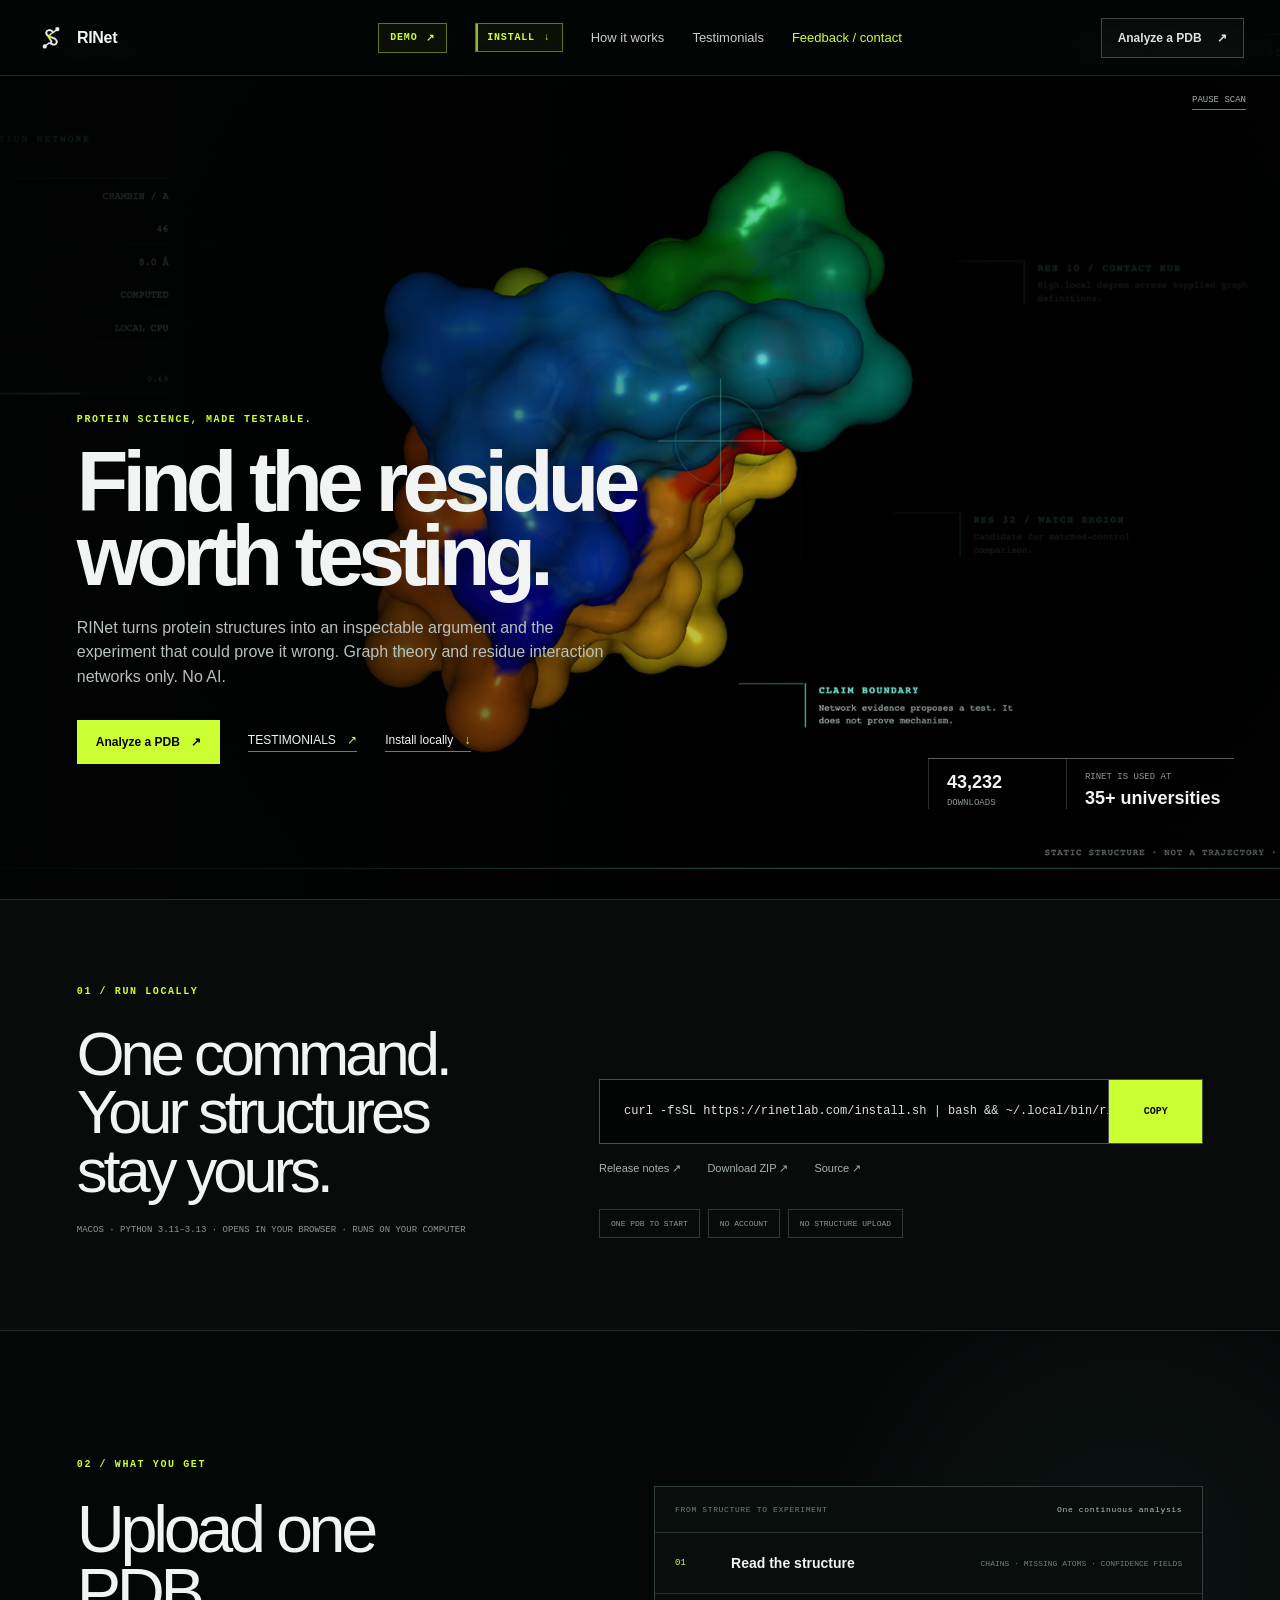
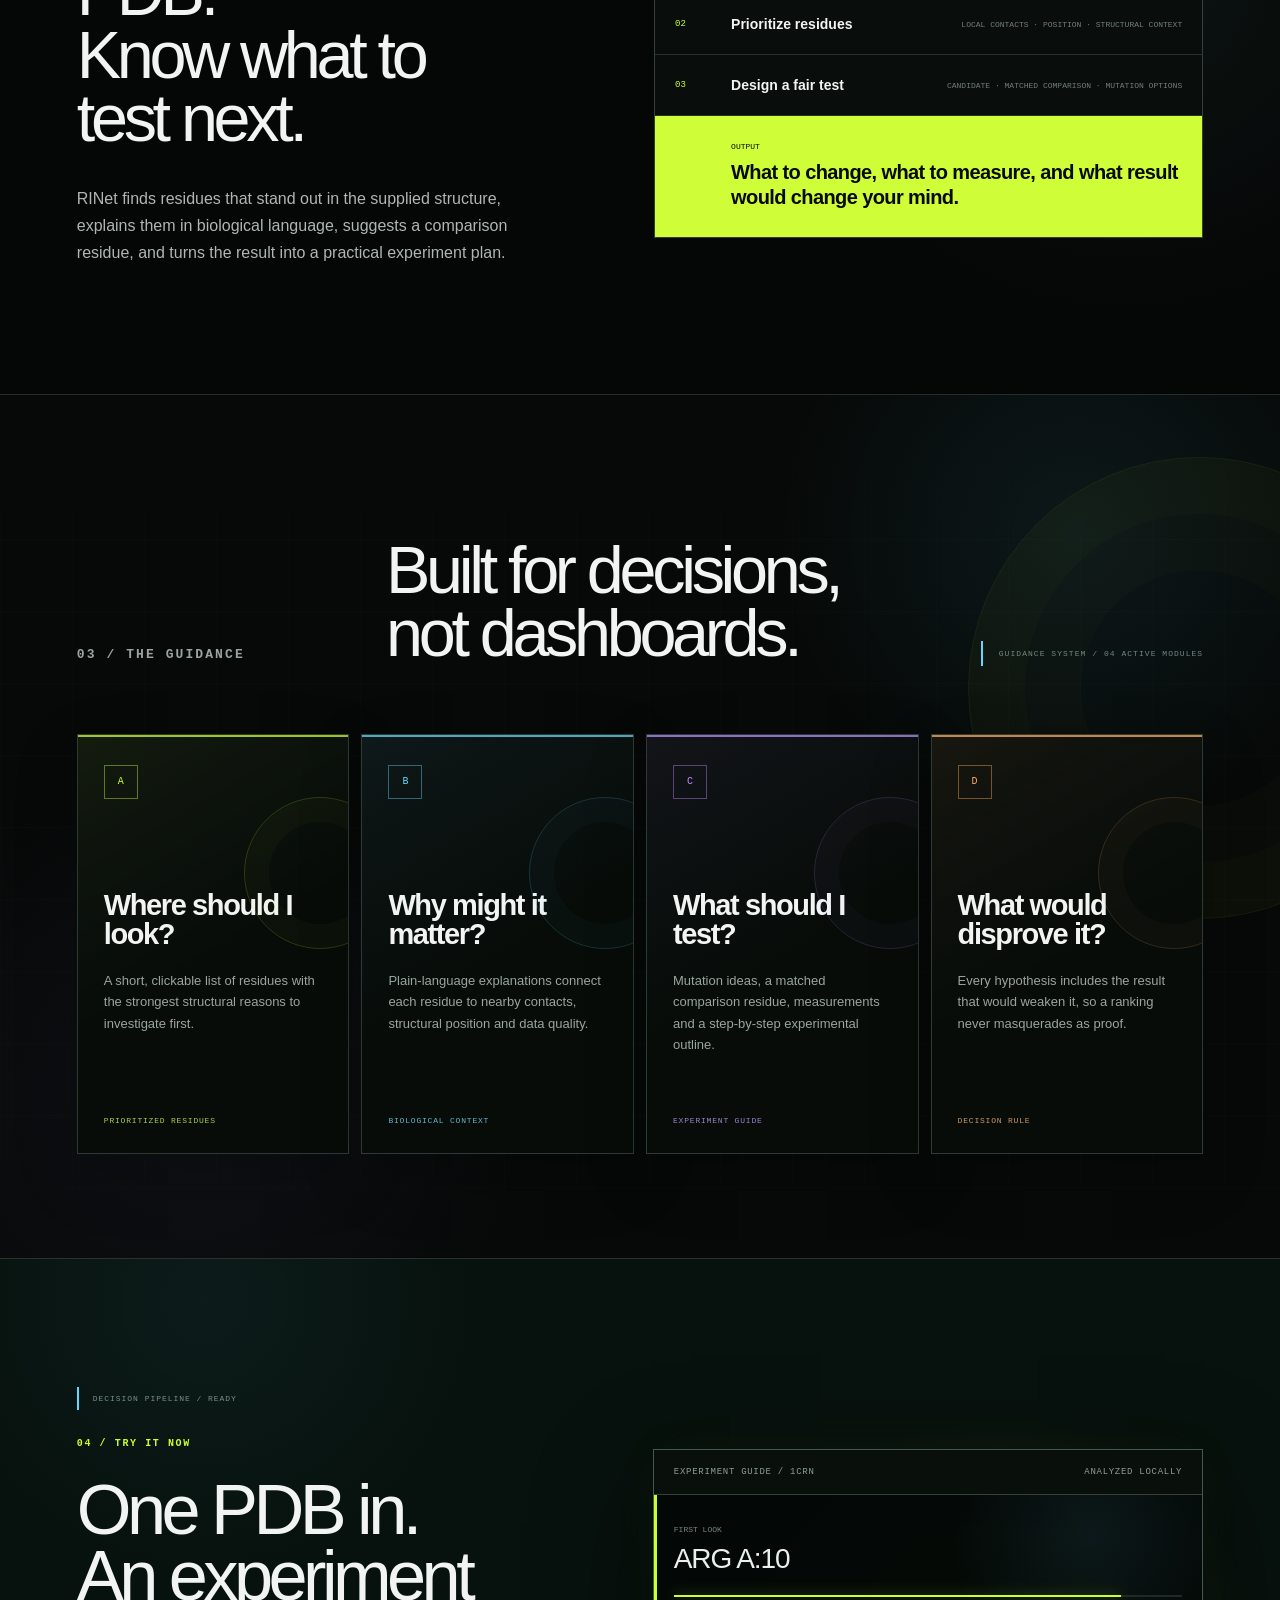
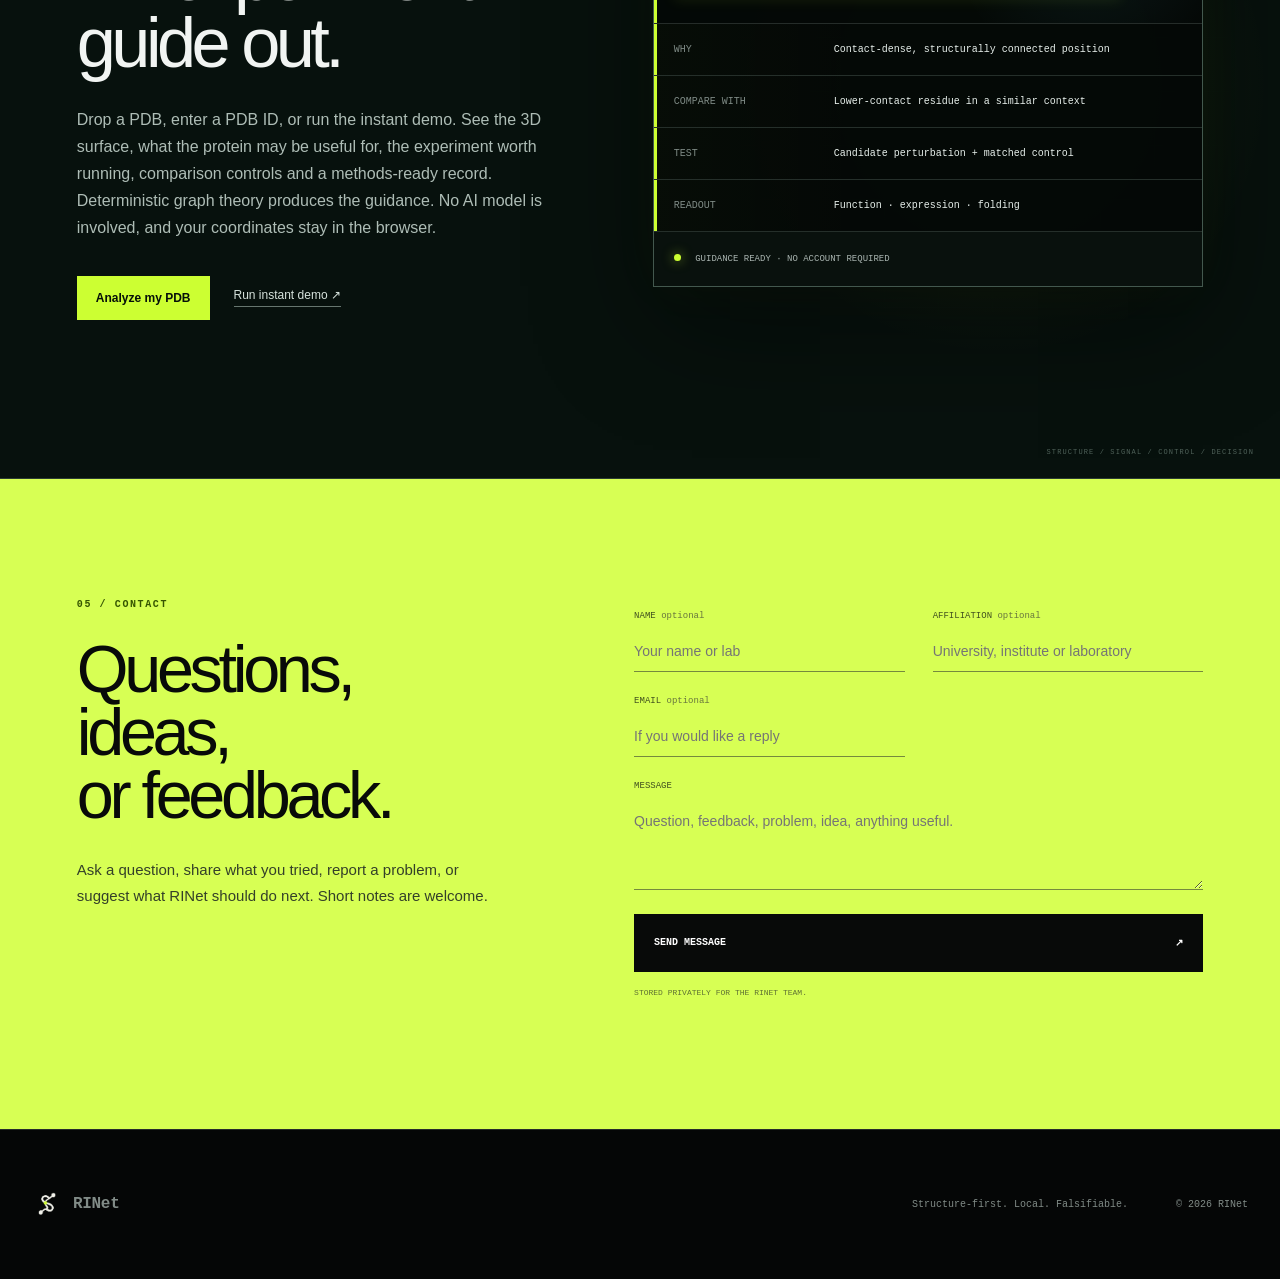
==== index.html @ d1819a83 "Homepage hero: swap "Instant demo" link for "TESTIMONIALS" Co-Authored-By: Claude Opus 5.5 <noreply@" ====
<!doctype html>
<html lang="en">
<head>
  <meta charset="utf-8">
  <meta name="viewport" content="width=device-width, initial-scale=1">
  <meta name="theme-color" content="#050606">
  <script>document.documentElement.classList.add("js");</script>
  <link rel="icon" type="image/png" sizes="any" href="/media/rinet-mark.png?v=20260816">
  <link rel="apple-touch-icon" href="/media/rinet-mark.png?v=20260816">
  <link rel="image_src" href="https://rinetlab.com/media/rinet-mark.png?v=20260816">
  <link rel="stylesheet" href="/contact.css?v=1">
  <link rel="stylesheet" href="/site.css?v=12">
  <title>RINet | Find the residue worth testing</title>
  <meta name="description" content="Upload one protein structure to prioritize residues, understand why they matter and build a falsifiable experiment plan.">
  <meta property="og:type" content="website">
  <meta property="og:url" content="https://rinetlab.com/">
  <meta property="og:site_name" content="RINet">
  <meta property="og:title" content="RINet | Find the residue worth testing">
  <meta property="og:description" content="A supplied structure in. A falsifiable evidence record out.">
  <meta property="og:image" content="https://rinetlab.com/media/rinet-mark.png?v=20260816">
  <meta property="og:image:secure_url" content="https://rinetlab.com/media/rinet-mark.png?v=20260816">
  <meta property="og:image:type" content="image/png">
  <meta property="og:image:width" content="1254">
  <meta property="og:image:height" content="1254">
  <meta property="og:image:alt" content="RINet protein network mark">
  <meta itemprop="image" content="https://rinetlab.com/media/rinet-mark.png?v=20260816">
  <meta name="twitter:card" content="summary">
  <meta name="twitter:title" content="RINet | Find the residue worth testing">
  <meta name="twitter:description" content="Local protein structure analysis. No account. No structure upload.">
  <meta name="twitter:image" content="https://rinetlab.com/media/rinet-mark.png?v=20260816">
  <meta name="twitter:image:alt" content="RINet protein network mark">
</head>
<body>
  <header class="nav-shell">
    <a class="brand" href="#top" aria-label="RINet home"><img class="brand-mark" src="/media/rinet-mark.png?v=20260816" alt=""><span>RINet</span></a>
    <nav aria-label="Primary navigation">
      <a class="nav-demo" href="/brief/?demo=1">Demo <span>↗</span></a>
      <a class="nav-install" href="#install">Install <span>↓</span></a>
      <a href="#product">How it works</a>
      <a class="nav-testimonials" href="/testimonials/">Testimonials</a>
      <button class="nav-feedback" type="button" data-open-feedback>Feedback / contact</button>
    </nav>
    <a class="nav-cta" href="/brief/">Analyze a PDB <span>↗</span></a>
  </header>

  <main id="top">
    <section class="hero" aria-labelledby="hero-title">
      <video class="hero-film" id="heroFilm" autoplay muted loop playsinline preload="auto" poster="/media/rinet-structural-scan-stable-poster.jpg">
        <source src="/media/rinet-structural-scan-stable.mp4" type="video/mp4" media="(min-width: 601px)">
      </video>
      <div class="hero-shade"></div>
      <div class="hero-copy">
        <p class="overline">Protein science, made testable.</p>
        <h1 id="hero-title">Find the residue<br>worth testing.</h1>
        <p class="hero-summary">RINet turns protein structures into an inspectable argument and the experiment that could prove it wrong. Graph theory and residue interaction networks only. No AI.</p>
        <div class="hero-links">
          <a class="button button-light" href="/brief/">Analyze a PDB <span>↗</span></a>
          <a class="text-link" href="/testimonials/">TESTIMONIALS <span>↗</span></a>
          <a class="text-link" href="#install">Install locally <span>↓</span></a>
        </div>
      </div>
      <div class="hero-proof" aria-label="RINet facts">
        <div><strong id="downloadCount" data-live-number>1,863</strong><span>downloads</span></div>
        <div class="hero-proof-usage"><span>RINet is used at</span><strong>35+ universities</strong></div>
      </div>
      <button class="film-toggle" id="filmToggle" type="button" aria-label="Pause molecular scan">Pause scan</button>
    </section>

    <section class="install" id="install">
      <div class="install-intro">
        <p class="section-tag">01 / Run locally</p>
        <h2>One command.<br>Your structures stay yours.</h2>
        <p class="install-note">macOS · Python 3.11–3.13 · opens in your browser · runs on your computer</p>
      </div>
      <div class="install-action">
        <div class="command-bar">
          <code id="installCommand">curl -fsSL https://rinetlab.com/install.sh | bash &amp;&amp; ~/.local/bin/rinet gui</code>
          <button type="button" id="copyCommand">Copy</button>
        </div>
        <div class="install-links">
          <a href="https://github.com/AkulK08/rinetlab/releases/tag/v1.3.0-build013">Release notes ↗</a>
          <a id="zipDownload" href="https://github.com/AkulK08/rinetlab/releases/download/v1.3.0-build013/RINet_Build_013_Scientific_Transparency_Studio_2026-08-24.zip" target="_blank" rel="noreferrer">Download ZIP ↗</a>
          <a href="https://github.com/AkulK08/rinetlab-studio">Source ↗</a>
        </div>
        <div class="install-assurances" aria-label="Local application facts">
          <span>One PDB to start</span><span>No account</span><span>No structure upload</span>
        </div>
      </div>
    </section>

    <section class="statement" id="product">
      <div class="statement-lead">
        <p class="section-tag">02 / What you get</p>
        <h2>Upload one PDB.<br>Know what to test next.</h2>
        <p>RINet finds residues that stand out in the supplied structure, explains them in biological language, suggests a comparison residue, and turns the result into a practical experiment plan.</p>
      </div>
      <div class="evidence-stack" aria-label="RINet analysis path">
        <div class="stack-head"><span>FROM STRUCTURE TO EXPERIMENT</span><strong>One continuous analysis</strong></div>
        <div class="evidence-step"><span>01</span><strong>Read the structure</strong><em>chains · missing atoms · confidence fields</em></div>
        <div class="evidence-step"><span>02</span><strong>Prioritize residues</strong><em>local contacts · position · structural context</em></div>
        <div class="evidence-step"><span>03</span><strong>Design a fair test</strong><em>candidate · matched comparison · mutation options</em></div>
        <div class="evidence-verdict"><span>OUTPUT</span><strong>What to change, what to measure, and what result would change your mind.</strong></div>
      </div>
    </section>

    <section class="capabilities" aria-label="RINet scientific facilities">
      <div class="capabilities-head"><p class="section-tag">03 / The guidance</p><h2>Built for decisions,<br>not dashboards.</h2></div>
      <div class="capability-grid">
        <article><span>A</span><h3>Where should I look?</h3><p>A short, clickable list of residues with the strongest structural reasons to investigate first.</p><small>PRIORITIZED RESIDUES</small></article>
        <article><span>B</span><h3>Why might it matter?</h3><p>Plain-language explanations connect each residue to nearby contacts, structural position and data quality.</p><small>BIOLOGICAL CONTEXT</small></article>
        <article><span>C</span><h3>What should I test?</h3><p>Mutation ideas, a matched comparison residue, measurements and a step-by-step experimental outline.</p><small>EXPERIMENT GUIDE</small></article>
        <article><span>D</span><h3>What would disprove it?</h3><p>Every hypothesis includes the result that would weaken it, so a ranking never masquerades as proof.</p><small>DECISION RULE</small></article>
      </div>
    </section>

    <section class="brief-promo" id="brief">
      <div class="brief-copy">
        <p class="section-tag">04 / Try it now</p>
        <h2>One PDB in.<br>An experiment guide out.</h2>
        <p>Drop a PDB, enter a PDB ID, or run the instant demo. See the 3D surface, what the protein may be useful for, the experiment worth running, comparison controls and a methods-ready record. Deterministic graph theory produces the guidance. No AI model is involved, and your coordinates stay in the browser.</p>
        <div class="brief-actions"><a class="button button-dark" href="/brief/">Analyze my PDB</a><a class="plain-link" href="/brief/?demo=1">Run instant demo ↗</a></div>
      </div>
      <div class="brief-terminal" aria-label="Example Structure Brief output">
        <div class="terminal-head"><span>EXPERIMENT GUIDE / 1CRN</span><span>ANALYZED LOCALLY</span></div>
        <div class="terminal-signal"><span>FIRST LOOK</span><strong>ARG A:10</strong><i style="--signal:88%"></i></div>
        <div class="terminal-line"><span>WHY</span><strong>Contact-dense, structurally connected position</strong></div>
        <div class="terminal-line"><span>COMPARE WITH</span><strong>Lower-contact residue in a similar context</strong></div>
        <div class="terminal-line"><span>TEST</span><strong>Candidate perturbation + matched control</strong></div>
        <div class="terminal-line"><span>READOUT</span><strong>Function · expression · folding</strong></div>
        <div class="terminal-status"><i></i> GUIDANCE READY · NO ACCOUNT REQUIRED</div>
      </div>
    </section>

    <section class="contact" id="contact">
      <div class="contact-copy">
        <p class="section-tag">05 / Contact</p>
        <h2>Questions, ideas,<br>or feedback.</h2>
        <p>Ask a question, share what you tried, report a problem, or suggest what RINet should do next. Short notes are welcome.</p>
      </div>
      <form class="contact-form" id="contactForm" data-rinet-contact action="#contact" onsubmit="return false">
        <input class="contact-honey" type="text" name="_honey" tabindex="-1" autocomplete="off">
        <label><span>Name <em>optional</em></span><input type="text" name="name" maxlength="100" placeholder="Your name or lab"></label>
        <label><span>Affiliation <em>optional</em></span><input type="text" name="affiliation" maxlength="140" placeholder="University, institute or laboratory"></label>
        <label><span>Email <em>optional</em></span><input type="email" name="email" maxlength="160" placeholder="If you would like a reply"></label>
        <label><span>Message</span><textarea name="message" required maxlength="1000" rows="4" placeholder="Question, feedback, problem, idea, anything useful."></textarea></label>
        <button type="submit">Send message <span>↗</span></button>
        <p class="contact-status" id="contactStatus" data-contact-status aria-live="polite">Stored privately for the RINet team.</p>
      </form>
    </section>
  </main>

  <dialog class="feedback-dialog" id="feedbackDialog" aria-labelledby="feedbackDialogTitle">
    <div class="dialog-head">
      <span>FEEDBACK / CONTACT</span>
      <button type="button" data-close-feedback aria-label="Close feedback form">Close</button>
    </div>
    <div class="dialog-copy">
      <p class="section-tag">Send a note</p>
      <h2 id="feedbackDialogTitle">What should RINet know?</h2>
      <p>Share feedback, ask a question, report a problem, or tell us what would make the tool more useful. No long survey.</p>
    </div>
    <form class="dialog-form" data-rinet-contact action="#contact" onsubmit="return false">
      <input class="contact-honey" type="text" name="_honey" tabindex="-1" autocomplete="off">
      <label><span>Name <em>optional</em></span><input type="text" name="name" maxlength="100" placeholder="Your name or lab"></label>
      <label><span>Affiliation <em>optional</em></span><input type="text" name="affiliation" maxlength="140" placeholder="University, institute or laboratory"></label>
      <label><span>Email <em>optional</em></span><input type="email" name="email" maxlength="160" placeholder="If you would like a reply"></label>
      <label><span>Message</span><textarea name="message" required maxlength="1000" rows="3" placeholder="Question, feedback, problem, idea, anything useful."></textarea></label>
      <button type="submit">Send message <span>↗</span></button>
      <small data-contact-status>Stored privately for the RINet team.</small>
    </form>
  </dialog>

  <footer>
    <a class="brand" href="#top"><img class="brand-mark" src="/media/rinet-mark.png?v=20260816" alt=""><span>RINet</span></a>
    <p>Structure-first. Local. Falsifiable.</p>
    <p>© <span id="year"></span> RINet</p>
  </footer>
  <script src="/contact.js?v=5"></script>
  <script src="/site.js?v=6"></script>
</body>
</html>
---- contact.css ----
.rinet-contact-toast { position: fixed; z-index: 1000; right: 24px; bottom: 24px; width: min(410px, calc(100vw - 32px)); display: grid; grid-template-columns: 1fr auto; gap: 7px 18px; align-items: center; border: 1px solid rgba(204,255,50,.5); padding: 17px 18px; background: rgba(7,12,9,.96); color: #eef4f0; box-shadow: inset 3px 0 0 #ccff32, 0 24px 80px rgba(0,0,0,.56), 0 0 30px rgba(204,255,50,.08); backdrop-filter: blur(16px); transform: translateY(18px); opacity: 0; pointer-events: none; transition: opacity .28s ease, transform .28s ease; }
.rinet-contact-toast.visible { opacity: 1; transform: translateY(0); pointer-events: auto; }
.rinet-contact-toast.error { border-color: rgba(255,173,97,.55); box-shadow: inset 3px 0 0 #ffad61, 0 24px 80px rgba(0,0,0,.56); }
.rinet-contact-toast span { color: #ccff32; font: 700 8px "SFMono-Regular", Consolas, monospace; letter-spacing: .14em; text-transform: uppercase; }
.rinet-contact-toast.error span { color: #ffad61; }
.rinet-contact-toast strong { grid-column: 1; font: 550 14px/1.45 Inter, ui-sans-serif, -apple-system, BlinkMacSystemFont, "Helvetica Neue", Arial, sans-serif; }
.rinet-contact-toast button { grid-column: 2; grid-row: 1 / 3; border: 0; border-bottom: 1px solid #68766e; padding: 0 0 3px; background: transparent; color: #9aa79f; font: 8px "SFMono-Regular", Consolas, monospace; text-transform: uppercase; cursor: pointer; }
@media (max-width: 600px) { .rinet-contact-toast { right: 16px; bottom: 16px; } }
@media (prefers-reduced-motion: reduce) { .rinet-contact-toast { transition: none; } }
---- site.css ----
:root {
  color-scheme: dark;
  --black: #050606;
  --ink: #f1f4f2;
  --muted: #929b98;
  --line: #272c2a;
  --acid: #ccff32;
  --mint: #7ff4dc;
  --paper: #e8ece8;
  --paper-ink: #0a0c0b;
  --sans: Inter, ui-sans-serif, -apple-system, BlinkMacSystemFont, "Helvetica Neue", Arial, sans-serif;
  --mono: "SFMono-Regular", Consolas, "Liberation Mono", Menlo, monospace;
}

* { box-sizing: border-box; }
html { scroll-behavior: smooth; background: var(--black); }
body { margin: 0; background: var(--black); color: var(--ink); font-family: var(--sans); -webkit-font-smoothing: antialiased; }
a { color: inherit; }
button, input, textarea { font: inherit; }
section[id] { scroll-margin-top: 80px; }
html.js [data-live-number]:not(.is-ready) { visibility: hidden; }
[data-live-number] { font-variant-numeric: tabular-nums; }

.nav-shell { position: fixed; z-index: 20; top: 0; left: 0; right: 0; height: 76px; padding: 0 36px; display: grid; grid-template-columns: 1fr auto 1fr; align-items: center; border-bottom: 1px solid rgba(255,255,255,.13); background: rgba(5,6,6,.74); backdrop-filter: blur(14px); }
.brand { display: inline-flex; width: max-content; align-items: center; gap: 11px; font-size: 16px; font-weight: 650; text-decoration: none; letter-spacing: -.02em; }
.brand-mark { width: 30px; height: 30px; display: block; object-fit: contain; }
.nav-shell nav { display: flex; align-items: center; gap: 28px; }
.nav-shell nav a, .nav-feedback { border: 0; padding: 0; background: transparent; color: #c6ceca; font-size: 13px; text-decoration: none; cursor: pointer; }
.nav-shell nav .nav-demo, .nav-shell nav .nav-install { display: inline-flex; align-items: center; gap: 9px; border: 1px solid rgba(204,255,50,.42); padding: 8px 11px; color: var(--acid); background: rgba(204,255,50,.045); font: 700 10px var(--mono); letter-spacing: .08em; text-transform: uppercase; }
.nav-shell nav .nav-install { box-shadow: inset 2px 0 0 rgba(204,255,50,.7); }
.nav-shell nav .nav-demo:hover, .nav-shell nav .nav-install:hover { border-color: var(--acid); color: #f3ffcd; background: rgba(204,255,50,.09); }
.nav-feedback { color: var(--acid); }
.nav-shell nav a:hover, .nav-feedback:hover { color: #fff; }
.nav-cta { justify-self: end; border: 1px solid rgba(255,255,255,.24); color: #dce3df; background: rgba(255,255,255,.025); padding: 12px 16px; font-size: 12px; font-weight: 700; text-decoration: none; }
.nav-cta span { margin-left: 12px; }
.nav-cta:hover { border-color: rgba(255,255,255,.55); color: #fff; background: rgba(255,255,255,.065); }

.hero { position: relative; min-height: 100svh; overflow: hidden; border-bottom: 1px solid var(--line); background: #020303; }
.hero-film { position: absolute; z-index: 0; inset: 0; width: 100%; height: 100%; object-fit: cover; background: #020303; }
.hero-shade { position: absolute; z-index: 1; inset: 0; background: linear-gradient(90deg, rgba(2,3,3,.94) 0%, rgba(2,3,3,.75) 24%, rgba(2,3,3,.08) 62%, rgba(2,3,3,.32) 100%); }
.hero-copy { position: absolute; z-index: 2; left: 6vw; bottom: 15vh; width: min(630px, 44vw); }
.overline, .section-tag { margin: 0; color: var(--acid); font: 600 10px var(--mono); letter-spacing: .16em; text-transform: uppercase; }
h1 { margin: 20px 0 22px; font-size: clamp(56px, 6.6vw, 110px); line-height: .88; letter-spacing: -.07em; font-weight: 590; }
.hero-summary { max-width: 560px; margin: 0; color: #b8c2be; font-size: 16px; line-height: 1.55; }
.hero-links { display: flex; align-items: center; gap: 28px; margin-top: 30px; }
.button { min-height: 44px; display: inline-flex; align-items: center; justify-content: center; padding: 0 18px; border: 1px solid currentColor; font-size: 12px; font-weight: 700; text-decoration: none; }
.button-light { border-color: var(--acid); background: var(--acid); color: var(--black); }
.button-light span { margin-left: 11px; }
.button-dark { border-color: var(--paper-ink); background: var(--paper-ink); color: #fff; }
.text-link { font-size: 12px; text-decoration: none; border-bottom: 1px solid #717a77; padding-bottom: 4px; }
.text-link span { margin-left: 8px; color: var(--acid); }
.hero-proof { position: absolute; z-index: 2; right: 3.6vw; bottom: max(84px, 10vh); display: flex; border-top: 1px solid rgba(255,255,255,.35); }
.hero-proof div { width: 138px; padding: 13px 0 0 18px; border-left: 1px solid rgba(255,255,255,.18); }
.hero-proof div:last-child { width: 168px; }
.hero-proof strong, .hero-proof span { display: block; }
.hero-proof strong { font-size: 18px; font-weight: 550; }
.hero-proof span { margin-top: 5px; color: #8d9894; font: 9px var(--mono); text-transform: uppercase; }
.film-toggle { position: absolute; z-index: 3; right: 34px; top: 95px; border: 0; border-bottom: 1px solid #6f7875; padding: 0 0 4px; background: transparent; color: #a7b0ad; font: 9px var(--mono); text-transform: uppercase; cursor: pointer; }

.statement h2, .brief-copy h2, .install h2, .capabilities h2, .contact h2 { margin: 28px 0 0; max-width: 1200px; font-size: clamp(46px, 6.2vw, 96px); line-height: .95; letter-spacing: -.065em; font-weight: 540; }

.install { display: grid; grid-template-columns: .82fr 1.18fr; gap: 8vw; padding: 86px 6vw 92px; border-bottom: 1px solid var(--line); background: #090b0a; }
.install h2 { font-size: clamp(42px, 4.8vw, 72px); }
.install-action { align-self: end; }
.install-note { margin: 24px 0 0; color: #8d9793; font: 9px/1.5 var(--mono); text-transform: uppercase; }
.command-bar { display: grid; grid-template-columns: minmax(0, 1fr) auto; border: 1px solid #46504c; background: #030404; }
.command-bar code { overflow-x: auto; padding: 23px 24px; color: #d9e4df; font: 12px/1.4 var(--mono); white-space: nowrap; }
.command-bar button { width: 94px; border: 0; border-left: 1px solid #46504c; background: var(--acid); color: var(--black); font: 700 10px var(--mono); text-transform: uppercase; cursor: pointer; }
.install-links { display: flex; gap: 26px; margin-top: 18px; }
.install-links a { color: #a8b2ae; font-size: 11px; text-decoration: none; }
.install-assurances { display: flex; gap: 8px; margin-top: 34px; }
.install-assurances span { border: 1px solid #313835; padding: 9px 11px; color: #8e9995; font: 8px var(--mono); text-transform: uppercase; }

.statement { display: grid; grid-template-columns: .9fr 1.1fr; gap: 10vw; padding: 128px 6vw; border-bottom: 1px solid var(--line); background: radial-gradient(circle at 88% 35%, rgba(127,244,220,.06), transparent 30%), #050606; }
.statement-lead > p:last-child { max-width: 590px; margin: 34px 0 0; color: #aeb7b3; font-size: 16px; line-height: 1.7; }
.statement h2 { font-size: clamp(48px, 5.2vw, 82px); }
.evidence-stack { align-self: center; border: 1px solid #35403c; background: #090d0b; }
.stack-head { display: flex; justify-content: space-between; gap: 20px; padding: 18px 20px; border-bottom: 1px solid #2b3531; color: #718078; font: 8px var(--mono); letter-spacing: .08em; }
.stack-head strong { color: #b8c5bf; font-weight: 500; }
.evidence-step { display: grid; grid-template-columns: 40px 1fr auto; gap: 16px; align-items: center; padding: 22px 20px; border-bottom: 1px solid #26302c; }
.evidence-step > span { color: var(--acid); font: 9px var(--mono); }
.evidence-step strong { font-size: 14px; font-weight: 560; }
.evidence-step em { color: #728079; font: normal 8px var(--mono); text-transform: uppercase; }
.evidence-verdict { padding: 26px 20px 28px 76px; background: #cffd37; color: #080a09; }
.evidence-verdict span, .evidence-verdict strong { display: block; }
.evidence-verdict span { font: 8px var(--mono); }
.evidence-verdict strong { max-width: 510px; margin-top: 9px; font-size: 20px; line-height: 1.22; font-weight: 620; letter-spacing: -.03em; }

.capabilities { position: relative; isolation: isolate; overflow: hidden; padding: 116px 3vw 104px; border-bottom: 1px solid #27342e; background: radial-gradient(circle at 84% 16%, rgba(102,215,255,.075), transparent 23%), radial-gradient(circle at 15% 82%, rgba(185,140,255,.055), transparent 26%), #060908; }
.capabilities::before { content: ""; position: absolute; z-index: -1; inset: 0; opacity: .22; background-image: linear-gradient(rgba(121,162,141,.11) 1px, transparent 1px), linear-gradient(90deg, rgba(121,162,141,.08) 1px, transparent 1px); background-size: 72px 72px; mask-image: linear-gradient(to bottom, transparent, #000 18%, #000 88%, transparent); }
.capabilities::after { content: ""; position: absolute; z-index: -1; right: -150px; top: 62px; width: 460px; height: 460px; border: 1px solid rgba(204,255,50,.08); border-radius: 50%; box-shadow: inset 0 0 0 56px rgba(204,255,50,.015), inset 0 0 0 112px rgba(204,255,50,.012); }
.capabilities-head { position: relative; display: flex; justify-content: space-between; align-items: end; gap: 30px; padding: 0 3vw 68px; }
.capabilities-head::after { content: "GUIDANCE SYSTEM / 04 ACTIVE MODULES"; align-self: flex-end; border-left: 2px solid #66d7ff; padding: 8px 0 8px 16px; color: #718981; font: 8px var(--mono); letter-spacing: .13em; }
.capabilities h2 { max-width: 760px; font-size: clamp(46px, 5.2vw, 80px); }
.capability-grid { display: grid; grid-template-columns: repeat(4, 1fr); gap: 12px; padding: 0 3vw; }
.capabilities article { --module: #ccff32; position: relative; min-height: 420px; display: flex; flex-direction: column; overflow: hidden; padding: 30px 26px 28px; border: 1px solid #2d3b34; background: linear-gradient(150deg, color-mix(in srgb, var(--module) 7%, transparent), rgba(7,12,9,.9) 52%), #080c0a; box-shadow: inset 0 2px 0 color-mix(in srgb, var(--module) 75%, transparent), 0 22px 60px rgba(0,0,0,.18); transition: transform .3s ease, border-color .3s ease, box-shadow .3s ease; }
.capabilities article:nth-child(2) { --module: #66d7ff; }
.capabilities article:nth-child(3) { --module: #b98cff; }
.capabilities article:nth-child(4) { --module: #ffad61; }
.capabilities article::after { content: ""; position: absolute; right: -48px; top: 62px; width: 150px; height: 150px; border: 1px solid color-mix(in srgb, var(--module) 18%, transparent); border-radius: 50%; box-shadow: inset 0 0 0 24px color-mix(in srgb, var(--module) 2.5%, transparent); }
.capabilities article:hover { transform: translateY(-5px); border-color: color-mix(in srgb, var(--module) 52%, #2d3b34); box-shadow: inset 0 2px 0 var(--module), 0 28px 70px rgba(0,0,0,.32), 0 0 34px color-mix(in srgb, var(--module) 7%, transparent); }
.capabilities article > span { width: 34px; height: 34px; display: grid; place-items: center; border: 1px solid color-mix(in srgb, var(--module) 42%, transparent); color: var(--module); font: 10px var(--mono); }
.capabilities h3 { margin: 92px 0 20px; max-width: 250px; font-size: 29px; line-height: 1.02; letter-spacing: -.048em; font-weight: 560; }
.capabilities p { margin: 0; color: #9aa59f; font-size: 13px; line-height: 1.65; }
.capabilities article small { margin-top: auto; padding-top: 28px; color: color-mix(in srgb, var(--module) 68%, #5f6d66); font: 8px var(--mono); letter-spacing: .1em; }

.brief-promo { position: relative; isolation: isolate; display: grid; grid-template-columns: 1.02fr .98fr; min-height: 820px; overflow: hidden; border-bottom: 1px solid #2a3b32; background: radial-gradient(circle at 78% 52%, rgba(204,255,50,.09), transparent 25%), radial-gradient(circle at 16% 5%, rgba(102,215,255,.055), transparent 22%), #07110d; color: var(--ink); }
.brief-promo::before { content: ""; position: absolute; z-index: -1; inset: 0 0 0 48%; opacity: .2; background-image: linear-gradient(rgba(123,166,143,.12) 1px, transparent 1px), linear-gradient(90deg, rgba(123,166,143,.09) 1px, transparent 1px); background-size: 54px 54px; mask-image: radial-gradient(circle at center, #000, transparent 74%); }
.brief-promo::after { content: "STRUCTURE / SIGNAL / CONTROL / DECISION"; position: absolute; z-index: 0; right: 26px; bottom: 22px; color: #50625a; font: 7px var(--mono); letter-spacing: .16em; }
.brief-copy { position: relative; z-index: 1; padding: 128px 7vw 112px 6vw; }
.brief-copy::before { content: "DECISION PIPELINE / READY"; display: block; width: max-content; margin-bottom: 28px; border-left: 2px solid #66d7ff; padding: 7px 0 7px 14px; color: #789189; font: 8px var(--mono); letter-spacing: .12em; }
.brief-copy .section-tag { color: var(--acid); }
.brief-copy h2 { font-size: clamp(50px, 5.5vw, 84px); }
.brief-copy p:not(.section-tag) { max-width: 640px; margin: 30px 0 34px; color: #aebdb6; font-size: 16px; line-height: 1.68; }
.brief-actions { display: flex; align-items: center; gap: 24px; }
.brief-actions .button-dark { border-color: var(--acid); background: var(--acid); color: #061009; }
.plain-link { color: #d7e3dd; font-size: 12px; text-decoration: none; border-bottom: 1px solid #66766f; padding-bottom: 4px; }
.brief-terminal { position: relative; z-index: 1; align-self: center; overflow: hidden; margin-right: 6vw; border: 1px solid #43584e; background: rgba(4,8,6,.94); color: #e8f0ec; box-shadow: inset 3px 0 0 var(--acid), 0 38px 110px rgba(0,0,0,.48), 0 0 50px rgba(204,255,50,.035); }
.brief-terminal::before { content: ""; position: absolute; z-index: 3; left: 0; right: 0; top: -18%; height: 18%; pointer-events: none; background: linear-gradient(to bottom, transparent, rgba(204,255,50,.07), transparent); animation: terminalSweep 7s linear infinite; }
.terminal-head { display: flex; justify-content: space-between; padding: 17px 20px; border-bottom: 1px solid #35413d; background: #09100c; color: #8e9c97; font: 9px var(--mono); letter-spacing: .08em; }
.terminal-line { display: grid; grid-template-columns: 160px 1fr; padding: 20px; border-bottom: 1px solid #252f2a; background: linear-gradient(90deg, rgba(204,255,50,.018), transparent 38%); font: 10px var(--mono); transition: background .25s ease; }
.terminal-line:hover { background: linear-gradient(90deg, rgba(204,255,50,.07), transparent 52%); }
.terminal-line span { color: #7f8b86; }
.terminal-line strong { font-weight: 500; }
.terminal-signal { padding: 30px 20px 26px; border-bottom: 1px solid #252c29; background: radial-gradient(circle at 80% 30%, rgba(102,215,255,.08), transparent 32%); }
.terminal-signal span, .terminal-signal strong { display: block; }
.terminal-signal span { color: #75877e; font: 8px var(--mono); }
.terminal-signal strong { margin-top: 9px; font-size: 28px; font-weight: 530; letter-spacing: -.04em; }
.terminal-signal i { position: relative; display: block; height: 2px; margin-top: 20px; background: #1e2a25; }
.terminal-signal i::after { content: ""; position: absolute; inset: 0 auto 0 0; width: var(--signal); background: var(--acid); box-shadow: 0 0 14px rgba(204,255,50,.45); }
.terminal-status { padding: 22px 20px; background: #09110d; color: #aab5b1; font: 9px var(--mono); }
.terminal-status i { display: inline-block; width: 7px; height: 7px; margin-right: 9px; background: var(--acid); border-radius: 50%; box-shadow: 0 0 12px rgba(204,255,50,.6); }
@keyframes terminalSweep { to { transform: translateY(690%); } }

.contact { display: grid; grid-template-columns: .86fr 1.14fr; gap: 10vw; padding: 120px 6vw 132px; background: #d7ff54; color: #080a09; }
.contact .section-tag { color: #355500; }
.contact h2 { font-size: clamp(48px, 5.2vw, 82px); }
.contact-copy > p:not(.section-tag) { max-width: 560px; margin: 30px 0 22px; color: #344029; font-size: 15px; line-height: 1.7; }
.contact-form { display: grid; grid-template-columns: 1fr 1fr; gap: 24px 28px; align-self: start; padding-top: 12px; }
.contact-form label { display: block; color: #40501f; font: 9px var(--mono); text-transform: uppercase; }
.contact-form label:nth-of-type(4) { grid-column: 1 / -1; }
.contact-form label span, .contact-form label input, .contact-form label textarea { display: block; }
.contact-form label em { color: #68763e; font-style: normal; text-transform: none; }
.contact-form input:not(.contact-honey), .contact-form textarea { width: 100%; margin-top: 10px; border: 0; border-bottom: 1px solid #758a3d; padding: 12px 0; border-radius: 0; outline: 0; resize: vertical; background: transparent; color: #080a09; font: 14px var(--sans); text-transform: none; }
.contact-form input:focus, .contact-form textarea:focus { border-color: #080a09; }
.contact-form button { grid-column: 1 / -1; min-height: 58px; display: flex; justify-content: space-between; align-items: center; border: 0; padding: 0 20px; background: #080a09; color: #fff; font: 700 10px var(--mono); text-transform: uppercase; cursor: pointer; }
.contact-status { grid-column: 1 / -1; margin: -8px 0 0; color: #5f7133; font: 8px var(--mono); text-transform: uppercase; }
.contact-honey { position: absolute !important; left: -10000px !important; width: 1px !important; height: 1px !important; opacity: 0 !important; }
.contact.sent .contact-status { color: #142200; font-weight: 700; }
.contact-form button:disabled, .dialog-form > button:disabled { opacity: .68; cursor: wait; }

.feedback-dialog { width: min(920px, calc(100vw - 36px)); max-height: calc(100vh - 36px); margin: auto; border: 1px solid #4f6258; padding: 0; background: #080b09; color: var(--ink); box-shadow: 0 40px 140px rgba(0,0,0,.82); }
.feedback-dialog::backdrop { background: rgba(1,3,2,.78); backdrop-filter: blur(8px); }
.dialog-head { display: flex; justify-content: space-between; align-items: center; padding: 16px 20px; border-bottom: 1px solid #303b36; color: #849189; font: 8px var(--mono); letter-spacing: .1em; }
.dialog-head button { border: 0; border-bottom: 1px solid #64716b; padding: 0 0 3px; background: transparent; color: #bcc5c1; font: 9px var(--mono); text-transform: uppercase; cursor: pointer; }
.dialog-copy { padding: 34px 40px 24px; }
.dialog-copy h2 { max-width: 650px; margin: 16px 0 18px; font-size: clamp(42px, 5.5vw, 72px); line-height: .92; letter-spacing: -.06em; font-weight: 540; }
.dialog-copy > p:last-child { max-width: 620px; margin: 0; color: #9eaaa4; font-size: 14px; line-height: 1.6; }
.dialog-form { display: grid; grid-template-columns: 1fr 1fr; gap: 20px 26px; padding: 10px 40px 38px; }
.dialog-form label { color: #8e9a94; font: 8px var(--mono); text-transform: uppercase; }
.dialog-form label:nth-of-type(4), .dialog-form > button, .dialog-form > small { grid-column: 1 / -1; }
.dialog-form label span, .dialog-form input, .dialog-form textarea { display: block; }
.dialog-form label em { color: #66746c; font-style: normal; text-transform: none; }
.dialog-form input:not(.contact-honey), .dialog-form textarea { width: 100%; margin-top: 8px; border: 1px solid #33413a; padding: 13px 14px; outline: 0; resize: vertical; background: #050705; color: #edf3ef; font: 13px var(--sans); text-transform: none; }
.dialog-form input:focus, .dialog-form textarea:focus { border-color: var(--acid); }
.dialog-form > button { min-height: 52px; display: flex; justify-content: space-between; align-items: center; border: 0; padding: 0 17px; background: var(--acid); color: #090b09; font: 700 9px var(--mono); text-transform: uppercase; cursor: pointer; }
.dialog-form > small { color: #68756f; font: 8px var(--mono); text-transform: uppercase; }

footer { min-height: 150px; display: grid; grid-template-columns: 1fr auto auto; gap: 48px; align-items: center; padding: 0 32px; border-top: 1px solid var(--line); color: #818b87; font: 10px var(--mono); }

@media (max-width: 900px) {
  .nav-shell { grid-template-columns: 1fr auto auto; gap: 18px; }
  .nav-shell nav { display: flex; }
  .nav-shell nav a { display: none; }
  .nav-shell nav a.nav-demo { display: inline-flex; }
  .hero-copy { width: min(88vw, 620px); left: 24px; bottom: 160px; }
  .hero-shade { background: linear-gradient(0deg, rgba(2,3,3,.95) 0%, rgba(2,3,3,.5) 58%, rgba(2,3,3,.2) 100%); }
  .hero-proof { left: 24px; right: auto; bottom: 30px; }
  .hero-proof div { width: 112px; padding-left: 10px; }
  .install, .statement, .brief-promo, .contact { grid-template-columns: 1fr; }
  .capability-grid { grid-template-columns: 1fr 1fr; }
  .capabilities-head { align-items: start; flex-direction: column; }
  .capabilities-head::after { align-self: flex-start; }
  .brief-terminal { margin: 0 6vw 80px; }
  .contact-form { max-width: 760px; }
}

@media (max-width: 600px) {
  .nav-shell { height: 62px; padding: 0 16px; }
  .nav-cta { padding: 10px; }
  .nav-feedback { font-size: 10px; }
  .nav-feedback { display: none; }
  .hero { background: #020303 url("/media/rinet-structural-scan-stable-poster.jpg") center center / cover no-repeat; }
  .hero-film, .film-toggle { display: none; }
  h1 { font-size: 57px; }
  .hero-summary { font-size: 14px; }
  .hero-proof div { width: 102px; }
  .hero-proof strong { font-size: 15px; }
  .hero-links { flex-wrap: wrap; gap: 16px 22px; }
  .statement, .brief-copy, .install, .contact { padding-left: 22px; padding-right: 22px; }
  .evidence-step { grid-template-columns: 32px 1fr; }
  .evidence-step em { grid-column: 2; }
  .evidence-verdict { padding-left: 20px; }
  .capabilities { padding-left: 22px; padding-right: 22px; }
  .capabilities-head { padding-left: 0; padding-right: 0; }
  .capability-grid { grid-template-columns: 1fr; }
  .capabilities article { min-height: 300px; }
  .capabilities h3 { margin-top: 62px; }
  .brief-terminal { margin-left: 22px; margin-right: 22px; }
  .terminal-line { grid-template-columns: 1fr; gap: 8px; }
  .brief-actions, .install-assurances { align-items: flex-start; flex-direction: column; }
  .command-bar { grid-template-columns: 1fr; }
  .command-bar button { width: 100%; height: 44px; border-left: 0; border-top: 1px solid #3c4441; }
  .install-links { flex-direction: column; gap: 12px; }
  .contact-form { grid-template-columns: 1fr; margin-top: 30px; }
  .contact-form label:nth-of-type(4), .contact-form button, .contact-status { grid-column: 1; }
  .dialog-copy { padding: 28px 22px 20px; }
  .dialog-form { grid-template-columns: 1fr; padding: 8px 22px 28px; }
  .dialog-form label:nth-of-type(4), .dialog-form > button, .dialog-form > small { grid-column: 1; }
  footer { grid-template-columns: 1fr; gap: 12px; padding: 38px 22px; }
}

@media (prefers-reduced-motion: reduce) { html { scroll-behavior: auto; } .brief-terminal::before { animation: none; } }
@media (max-width: 999px) { .nav-shell nav a.nav-testimonials { display: none; } }
.hero-proof .hero-proof-usage span { margin: 0 0 6px; }
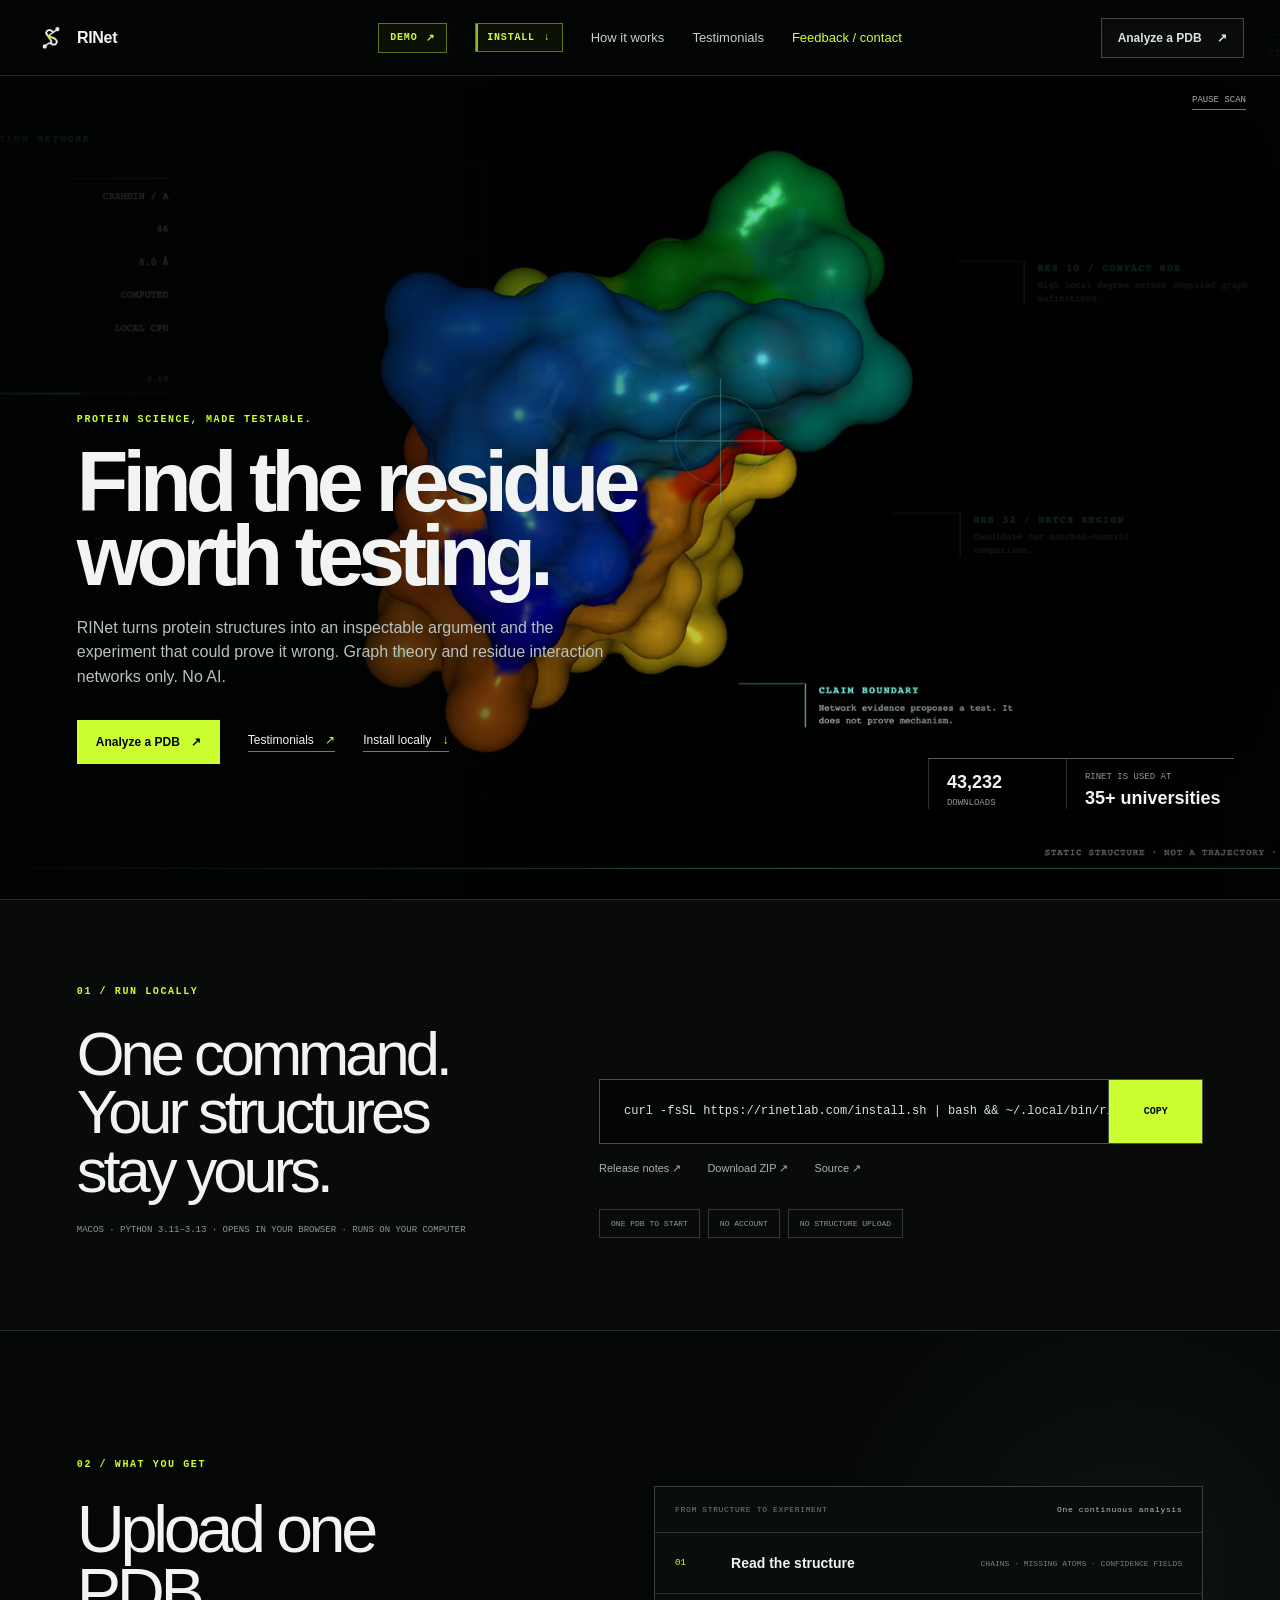
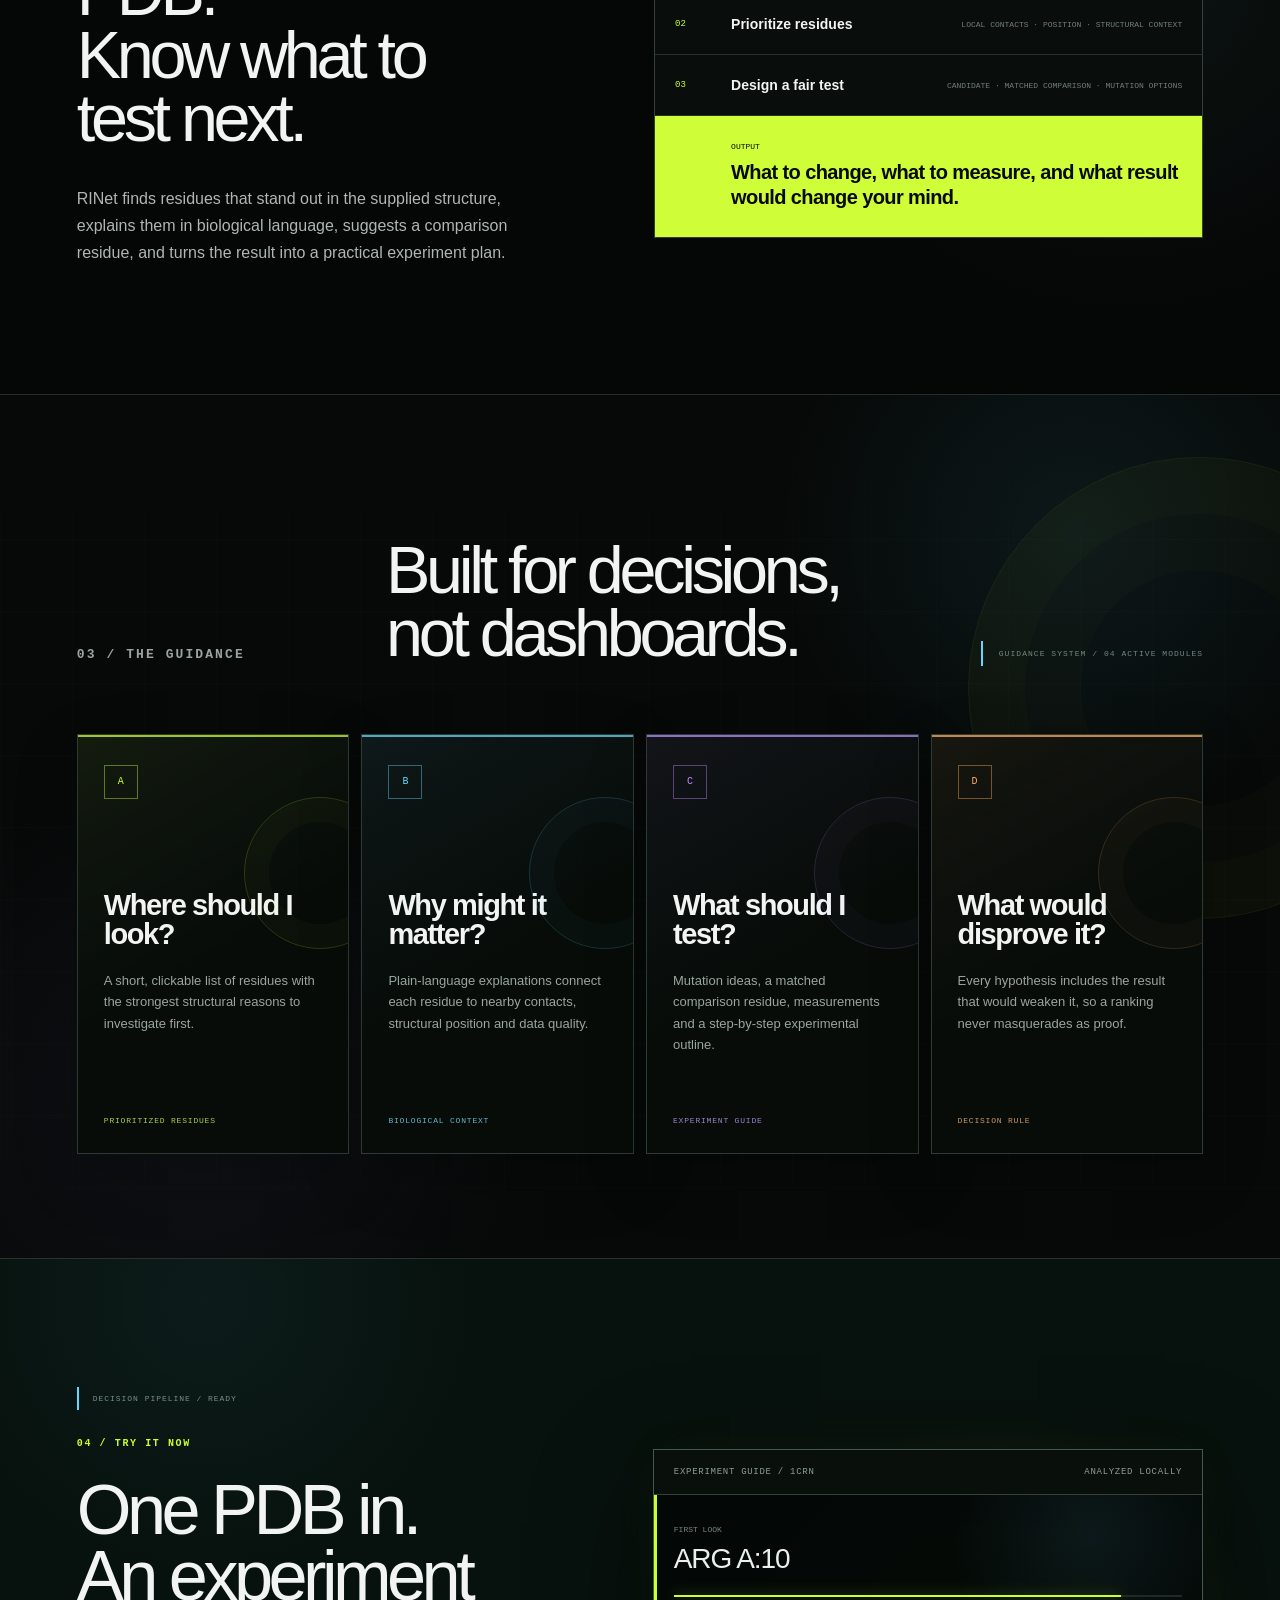
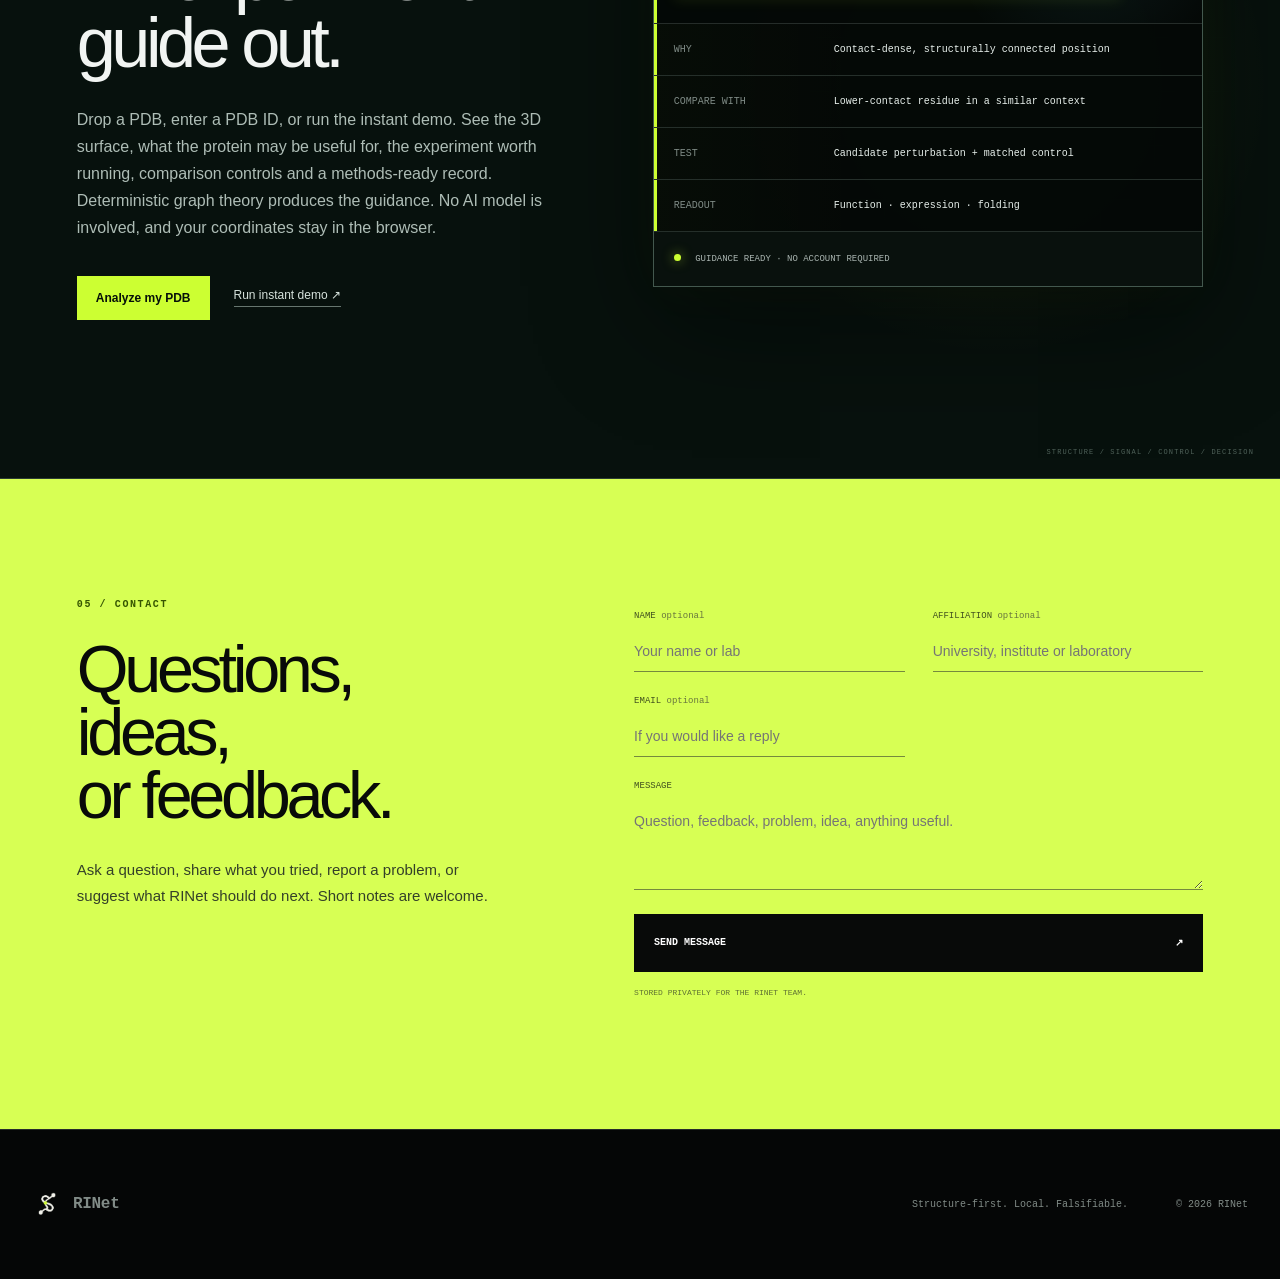
==== commit f8128f7b: "Homepage hero: "Testimonials" link back to normal case Co-Authored-By: Claude Opus 5.5 <noreply@anth" ====
--- a/index.html
+++ b/index.html
@@ -55,7 +55,7 @@
         <p class="hero-summary">RINet turns protein structures into an inspectable argument and the experiment that could prove it wrong. Graph theory and residue interaction networks only. No AI.</p>
         <div class="hero-links">
           <a class="button button-light" href="/brief/">Analyze a PDB <span>↗</span></a>
-          <a class="text-link" href="/testimonials/">TESTIMONIALS <span>↗</span></a>
+          <a class="text-link" href="/testimonials/">Testimonials <span>↗</span></a>
           <a class="text-link" href="#install">Install locally <span>↓</span></a>
         </div>
       </div>
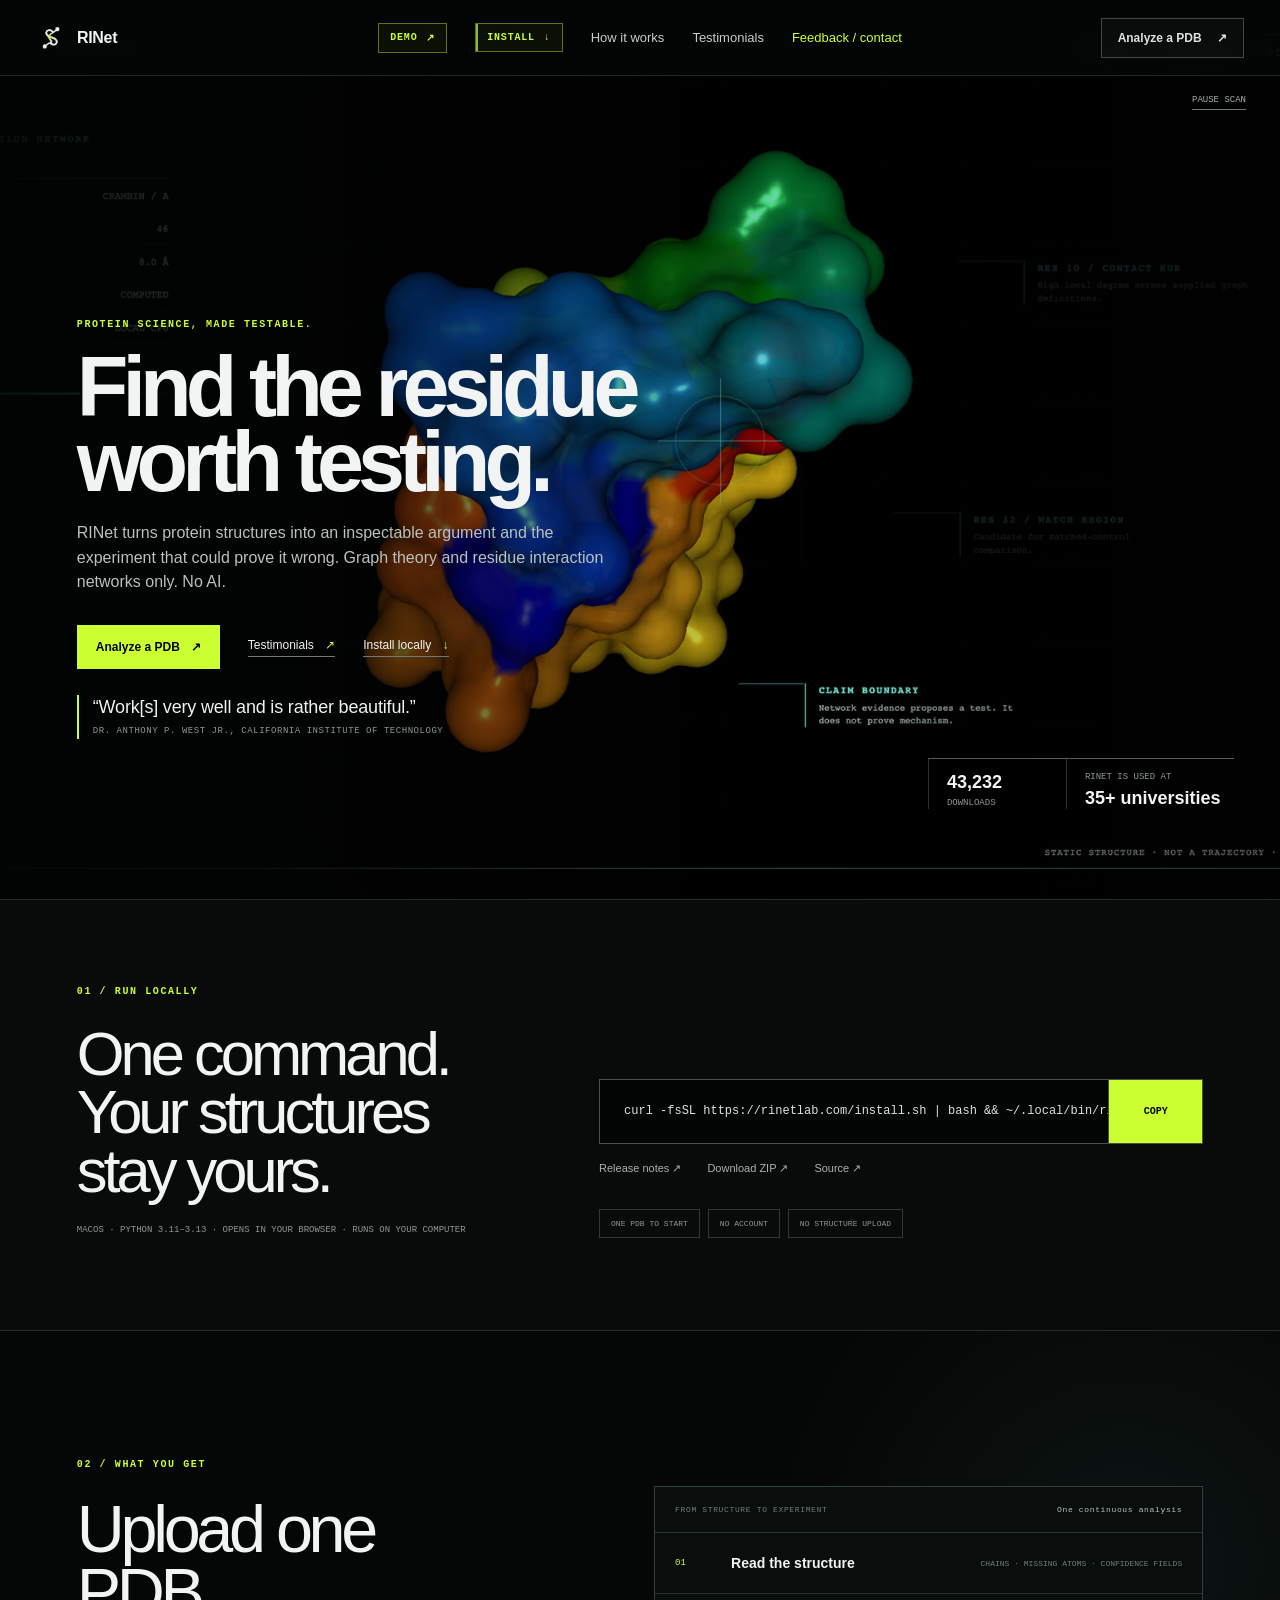
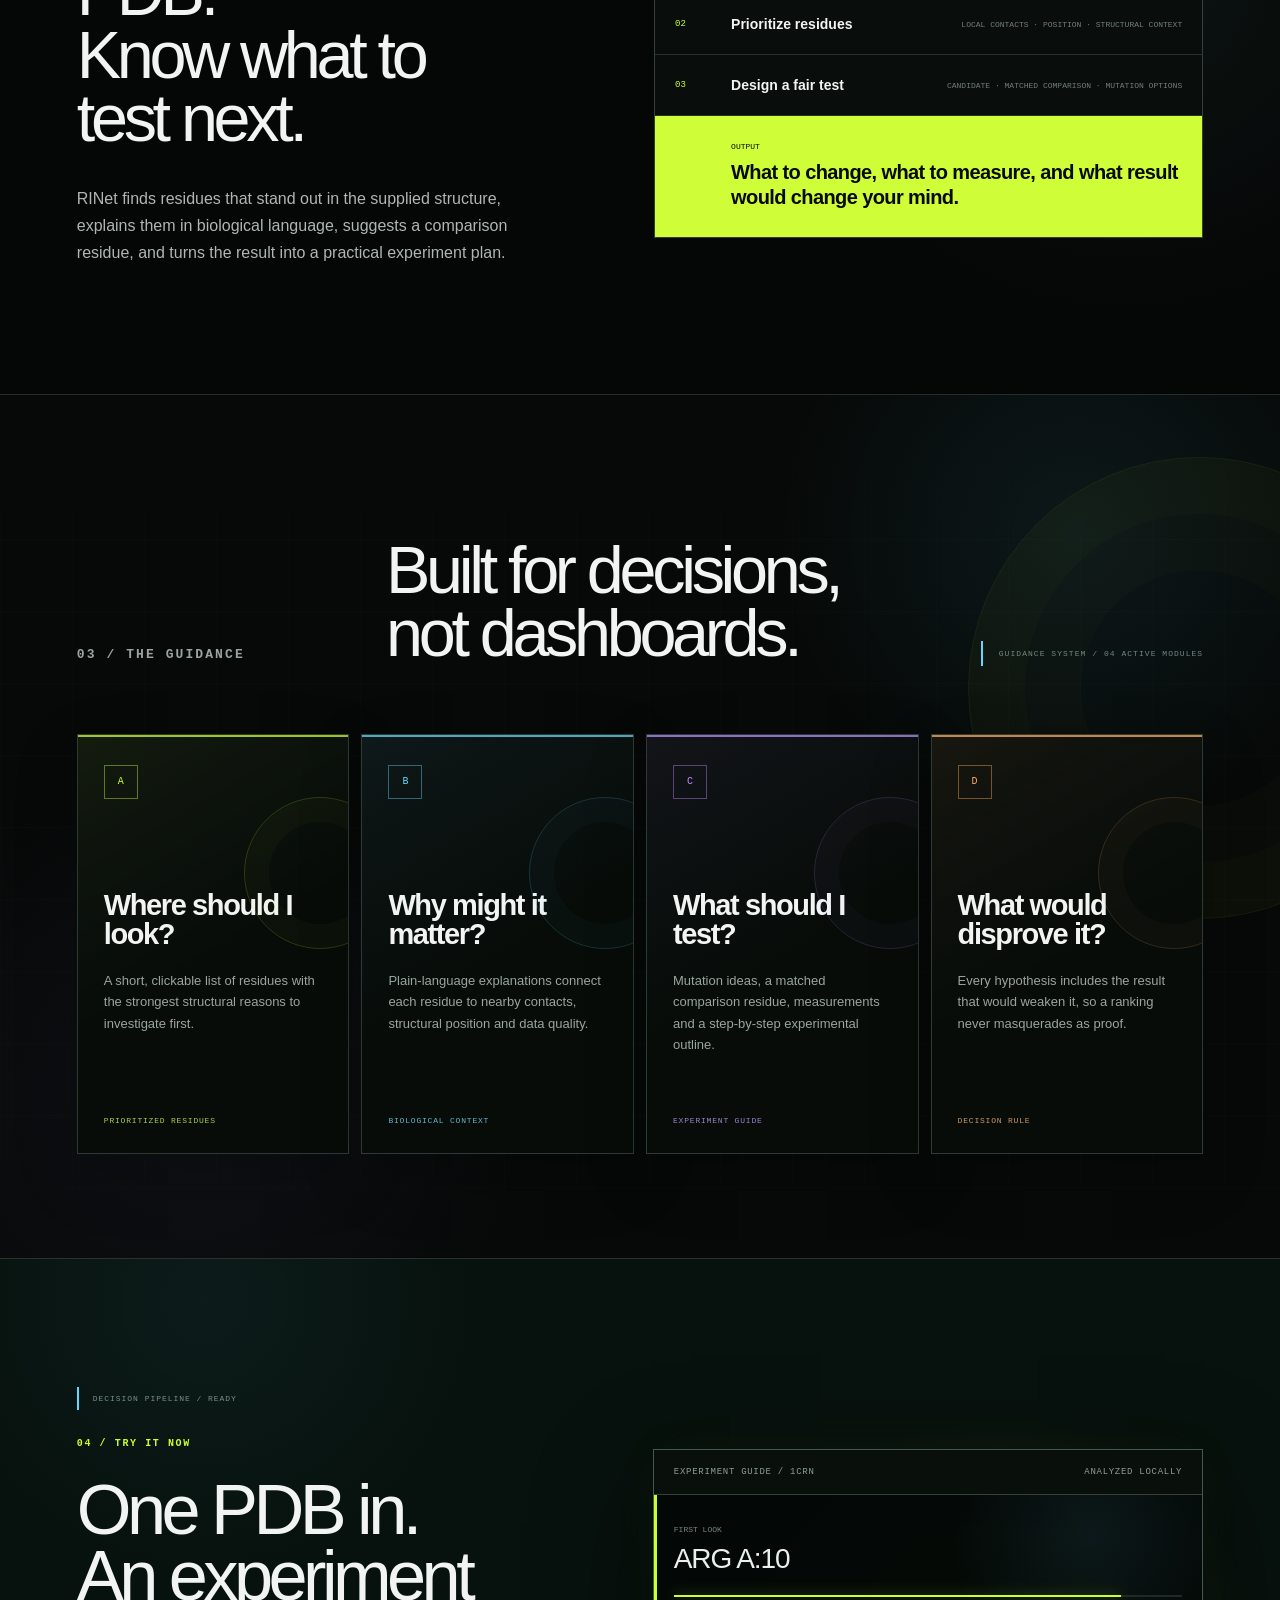
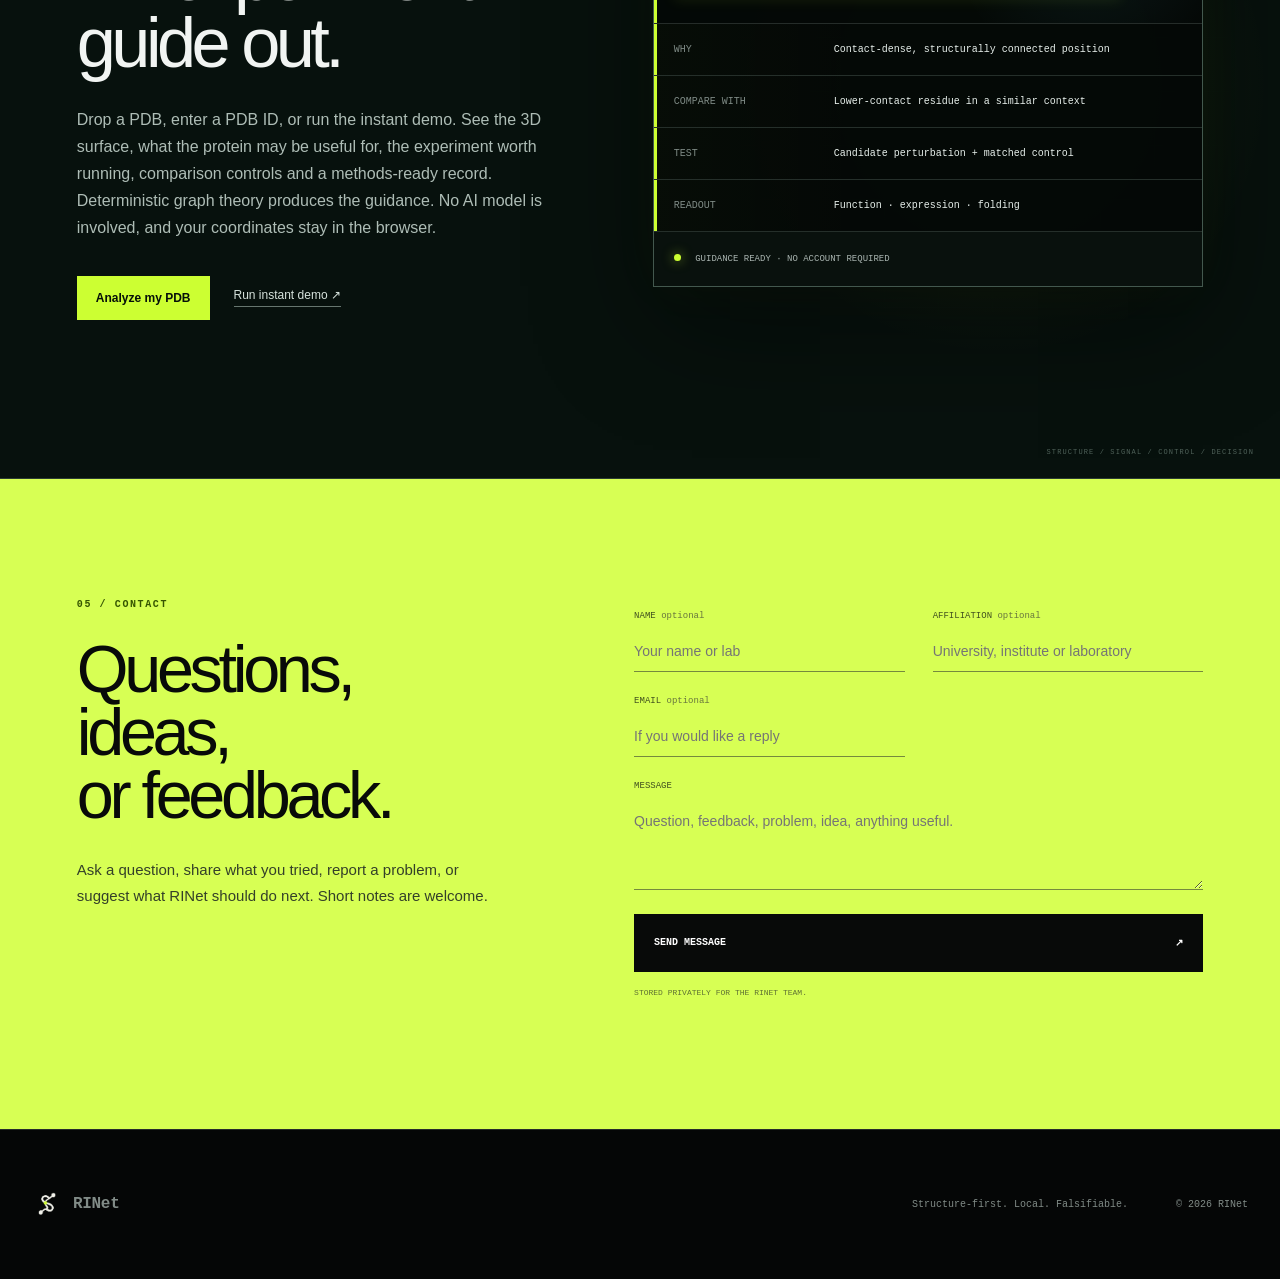
==== commit 3f9ca272: "Homepage hero: rotating researcher quotes, best first One quote at a time under the hero buttons, cy" ====
--- a/index.html
+++ b/index.html
@@ -9,7 +9,7 @@
   <link rel="apple-touch-icon" href="/media/rinet-mark.png?v=20260816">
   <link rel="image_src" href="https://rinetlab.com/media/rinet-mark.png?v=20260816">
   <link rel="stylesheet" href="/contact.css?v=1">
-  <link rel="stylesheet" href="/site.css?v=12">
+  <link rel="stylesheet" href="/site.css?v=13">
   <title>RINet | Find the residue worth testing</title>
   <meta name="description" content="Upload one protein structure to prioritize residues, understand why they matter and build a falsifiable experiment plan.">
   <meta property="og:type" content="website">
@@ -58,6 +58,26 @@
           <a class="text-link" href="/testimonials/">Testimonials <span>↗</span></a>
           <a class="text-link" href="#install">Install locally <span>↓</span></a>
         </div>
+        <div class="hero-quotes" aria-label="What researchers say about RINet">
+          <a class="hero-quote is-active" href="/testimonials/"><span>“Work[s] very well and is rather beautiful.”</span><small>Dr. Anthony P. West Jr., California Institute of Technology</small></a>
+          <a class="hero-quote" href="/testimonials/"><span>“Very easy to go from a structure to residue-level visualisation and analysis.”</span><small>Prof. Ram Samudrala, University at Buffalo</small></a>
+          <a class="hero-quote" href="/testimonials/"><span>“Active site information summarized on a webpage as a starting point for their hypothesis generation or experimental design.”</span><small>Prof. Stephen K. Burley, Director, RCSB Protein Data Bank, Rutgers University</small></a>
+          <a class="hero-quote" href="/testimonials/"><span>“A useful way to quickly explore a protein structure and identify residues or regions that might otherwise be overlooked.”</span><small>Dr. Rohit Joshi, University of Alberta</small></a>
+          <a class="hero-quote" href="/testimonials/"><span>“The mutation proposals are clear and actionable for researchers, and the high-level protein descriptions are accurate.”</span><small>Sonny Young, PhD Student, Massachusetts Institute of Technology</small></a>
+          <a class="hero-quote" href="/testimonials/"><span>“A champion… I thought it was a new web interface from Apple!”</span><small>Professor, Rhodes College</small></a>
+          <a class="hero-quote" href="/testimonials/"><span>“Amazing work… works well for Cas proteins.”</span><small>Dr. Max Jara Fornerod, Massachusetts Institute of Technology</small></a>
+          <a class="hero-quote" href="/testimonials/"><span>“It’s awesome. Could use it in my class!”</span><small>Prof. Aseem Bhattarai, Institute of Medicine, Tribhuvan University</small></a>
+          <a class="hero-quote" href="/testimonials/"><span>“Polished and professional.”</span><small>Prof. Rocco Moretti, Vanderbilt University</small></a>
+          <a class="hero-quote" href="/testimonials/"><span>“The interface is clear… [with] a candidate residue, a matched control, and explicit interpretation criteria.”</span><small>Dr. Jinhu Kim, Duke University</small></a>
+          <a class="hero-quote" href="/testimonials/"><span>“Amazing work.”</span><small>Prof. Sanjeeva Srivastava, Indian Institute of Technology Bombay</small></a>
+          <a class="hero-quote" href="/testimonials/"><span>“Useful for many fields of research. The interface looks good visually and is pretty simple to use.”</span><small>Pasa Suksmith, Cornell University</small></a>
+          <a class="hero-quote" href="/testimonials/"><span>“The concept and approach [are] very promising… very interesting.”</span><small>Dr. Ujjwal Kumar, Duke University</small></a>
+          <a class="hero-quote" href="/testimonials/"><span>“Straightforward and… [accessible] approach… without requiring extensive computational setup.”</span><small>Dr. Rohit Joshi, University of Alberta</small></a>
+          <a class="hero-quote" href="/testimonials/"><span>“A really nice tool.”</span><small>Prof. Lee Cooper, Northwestern University</small></a>
+          <a class="hero-quote" href="/testimonials/"><span>“A nice e-tool.”</span><small>Prof. David Ron, University of Cambridge</small></a>
+          <a class="hero-quote" href="/testimonials/"><span>“Tool is very impressive.”</span><small>Pasa Suksmith, Cornell University</small></a>
+          <a class="hero-quote" href="/testimonials/"><span>“Concept is interesting.”</span><small>Dr. Rohit Joshi, University of Alberta</small></a>
+        </div>
       </div>
       <div class="hero-proof" aria-label="RINet facts">
         <div><strong id="downloadCount" data-live-number>1,863</strong><span>downloads</span></div>
@@ -176,6 +196,6 @@
     <p>© <span id="year"></span> RINet</p>
   </footer>
   <script src="/contact.js?v=5"></script>
-  <script src="/site.js?v=6"></script>
+  <script src="/site.js?v=7"></script>
 </body>
 </html>
--- a/site.css
+++ b/site.css
@@ -223,3 +223,10 @@
 @media (prefers-reduced-motion: reduce) { html { scroll-behavior: auto; } .brief-terminal::before { animation: none; } }
 @media (max-width: 999px) { .nav-shell nav a.nav-testimonials { display: none; } }
 .hero-proof .hero-proof-usage span { margin: 0 0 6px; }
+.hero-quotes { display: grid; max-width: 560px; margin-top: 26px; }
+.hero-quote { grid-area: 1 / 1; align-self: start; display: block; padding-left: 14px; border-left: 2px solid var(--acid); text-decoration: none; opacity: 0; visibility: hidden; transition: opacity .6s ease, visibility .6s; }
+.hero-quote.is-active { opacity: 1; visibility: visible; }
+.hero-quote span { display: block; color: #eef3ef; font-size: 18px; line-height: 1.4; letter-spacing: -.01em; }
+.hero-quote small { display: block; margin-top: 4px; color: #8d9894; font: 9px/1.6 var(--mono); letter-spacing: .06em; text-transform: uppercase; }
+html:not(.js) .hero-quotes, .hero-quotes.is-hidden, .hero-quote.is-dropped { display: none; }
+@media (max-width: 600px) { .hero-quotes { display: none; } }
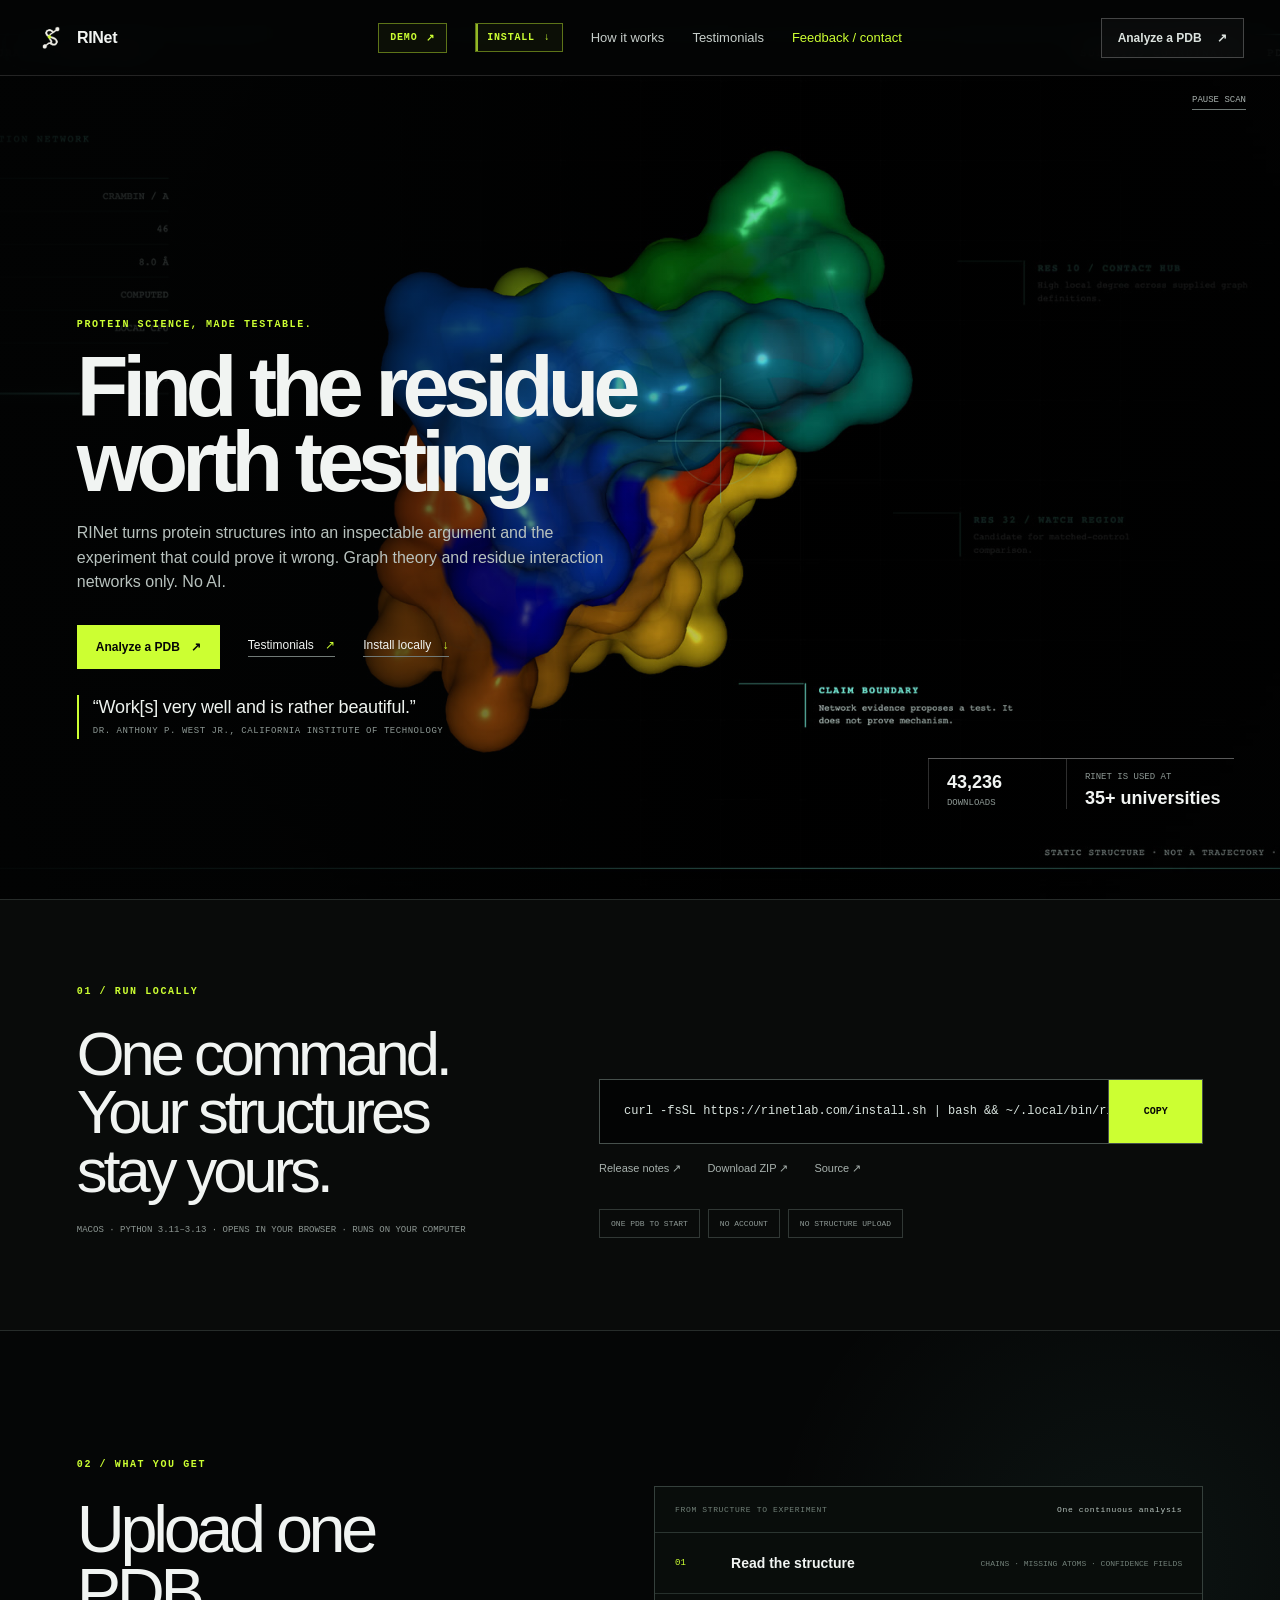
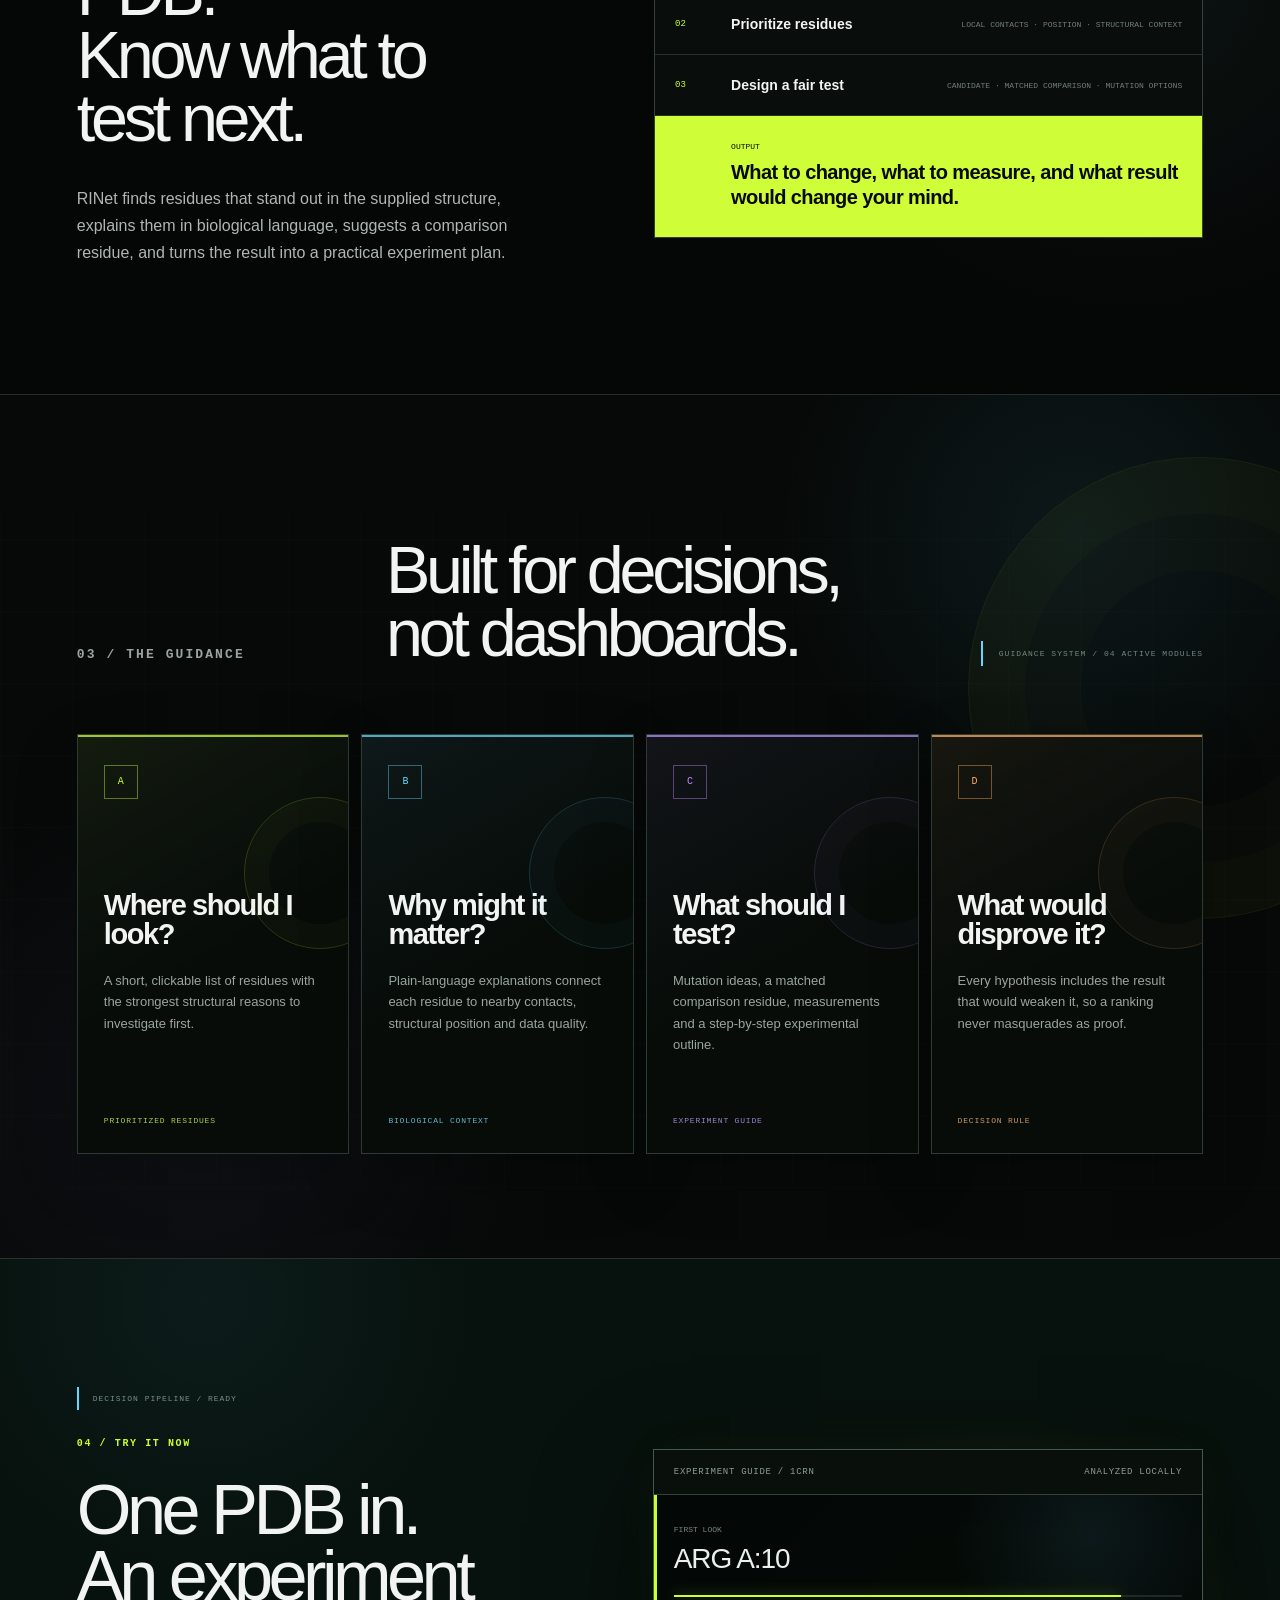
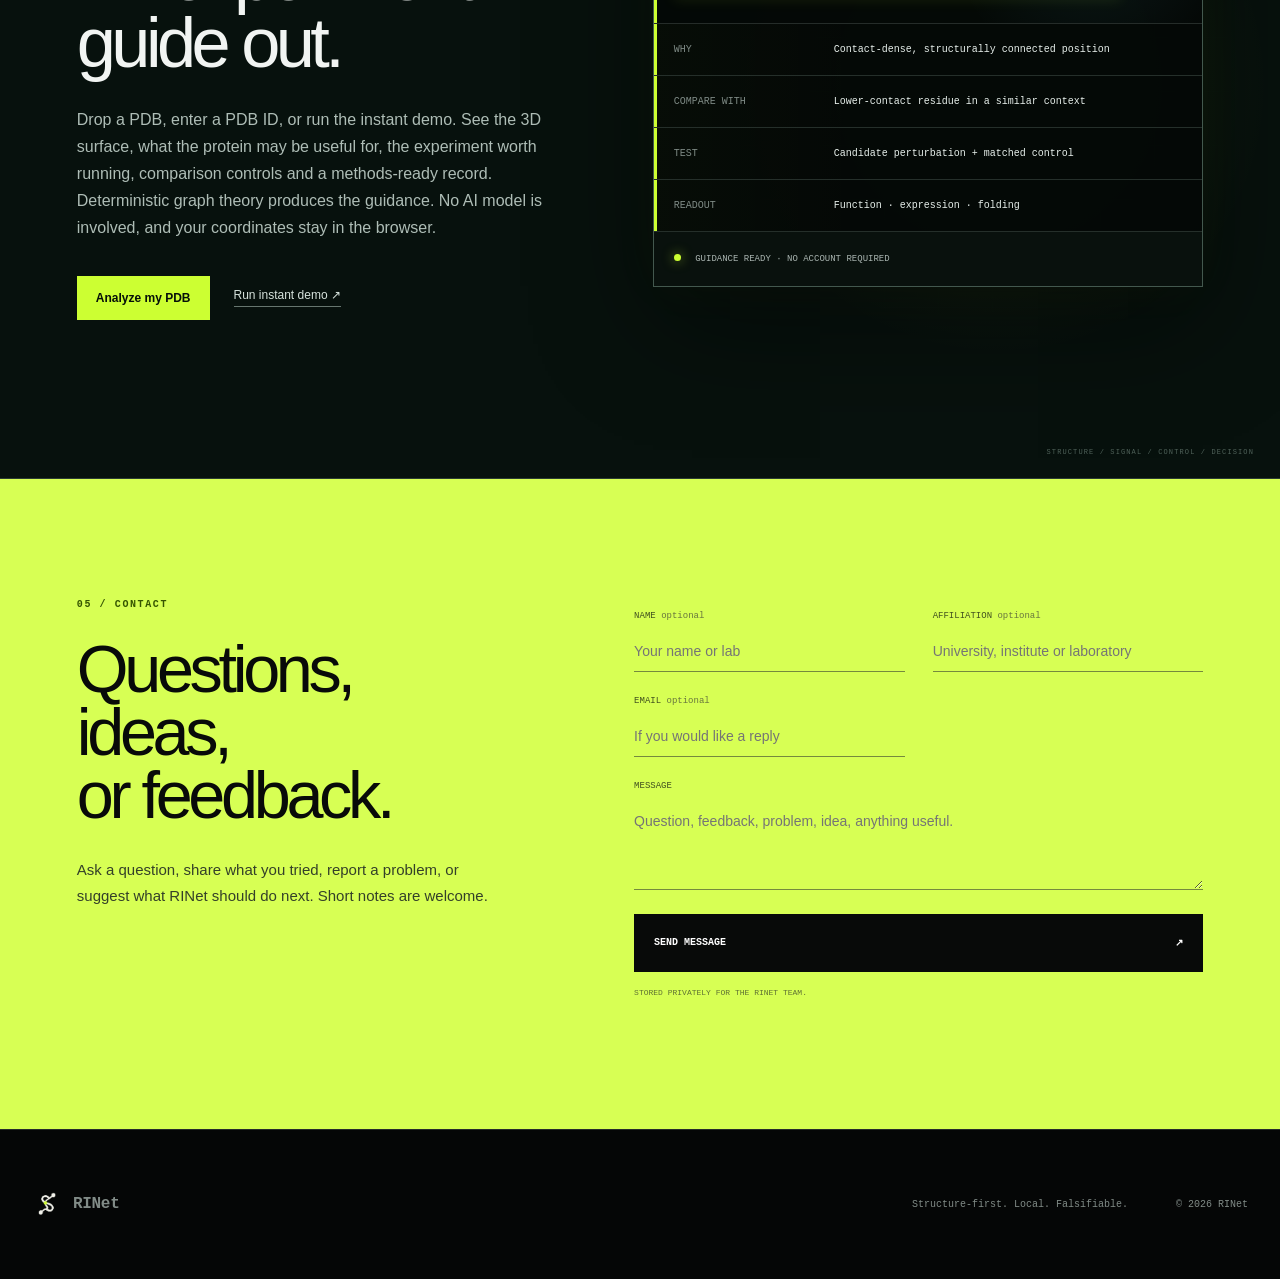
==== commit 88596906: "Hero quotes: move Dr. Jinhu Kim up to #3, Burley to #10 Co-Authored-By: Claude Opus 5.5 <noreply@ant" ====
--- a/index.html
+++ b/index.html
@@ -61,14 +61,14 @@
         <div class="hero-quotes" aria-label="What researchers say about RINet">
           <a class="hero-quote is-active" href="/testimonials/"><span>“Work[s] very well and is rather beautiful.”</span><small>Dr. Anthony P. West Jr., California Institute of Technology</small></a>
           <a class="hero-quote" href="/testimonials/"><span>“Very easy to go from a structure to residue-level visualisation and analysis.”</span><small>Prof. Ram Samudrala, University at Buffalo</small></a>
-          <a class="hero-quote" href="/testimonials/"><span>“Active site information summarized on a webpage as a starting point for their hypothesis generation or experimental design.”</span><small>Prof. Stephen K. Burley, Director, RCSB Protein Data Bank, Rutgers University</small></a>
+          <a class="hero-quote" href="/testimonials/"><span>“The interface is clear… [with] a candidate residue, a matched control, and explicit interpretation criteria.”</span><small>Dr. Jinhu Kim, Duke University</small></a>
           <a class="hero-quote" href="/testimonials/"><span>“A useful way to quickly explore a protein structure and identify residues or regions that might otherwise be overlooked.”</span><small>Dr. Rohit Joshi, University of Alberta</small></a>
           <a class="hero-quote" href="/testimonials/"><span>“The mutation proposals are clear and actionable for researchers, and the high-level protein descriptions are accurate.”</span><small>Sonny Young, PhD Student, Massachusetts Institute of Technology</small></a>
           <a class="hero-quote" href="/testimonials/"><span>“A champion… I thought it was a new web interface from Apple!”</span><small>Professor, Rhodes College</small></a>
           <a class="hero-quote" href="/testimonials/"><span>“Amazing work… works well for Cas proteins.”</span><small>Dr. Max Jara Fornerod, Massachusetts Institute of Technology</small></a>
           <a class="hero-quote" href="/testimonials/"><span>“It’s awesome. Could use it in my class!”</span><small>Prof. Aseem Bhattarai, Institute of Medicine, Tribhuvan University</small></a>
           <a class="hero-quote" href="/testimonials/"><span>“Polished and professional.”</span><small>Prof. Rocco Moretti, Vanderbilt University</small></a>
-          <a class="hero-quote" href="/testimonials/"><span>“The interface is clear… [with] a candidate residue, a matched control, and explicit interpretation criteria.”</span><small>Dr. Jinhu Kim, Duke University</small></a>
+          <a class="hero-quote" href="/testimonials/"><span>“Active site information summarized on a webpage as a starting point for their hypothesis generation or experimental design.”</span><small>Prof. Stephen K. Burley, Director, RCSB Protein Data Bank, Rutgers University</small></a>
           <a class="hero-quote" href="/testimonials/"><span>“Amazing work.”</span><small>Prof. Sanjeeva Srivastava, Indian Institute of Technology Bombay</small></a>
           <a class="hero-quote" href="/testimonials/"><span>“Useful for many fields of research. The interface looks good visually and is pretty simple to use.”</span><small>Pasa Suksmith, Cornell University</small></a>
           <a class="hero-quote" href="/testimonials/"><span>“The concept and approach [are] very promising… very interesting.”</span><small>Dr. Ujjwal Kumar, Duke University</small></a>
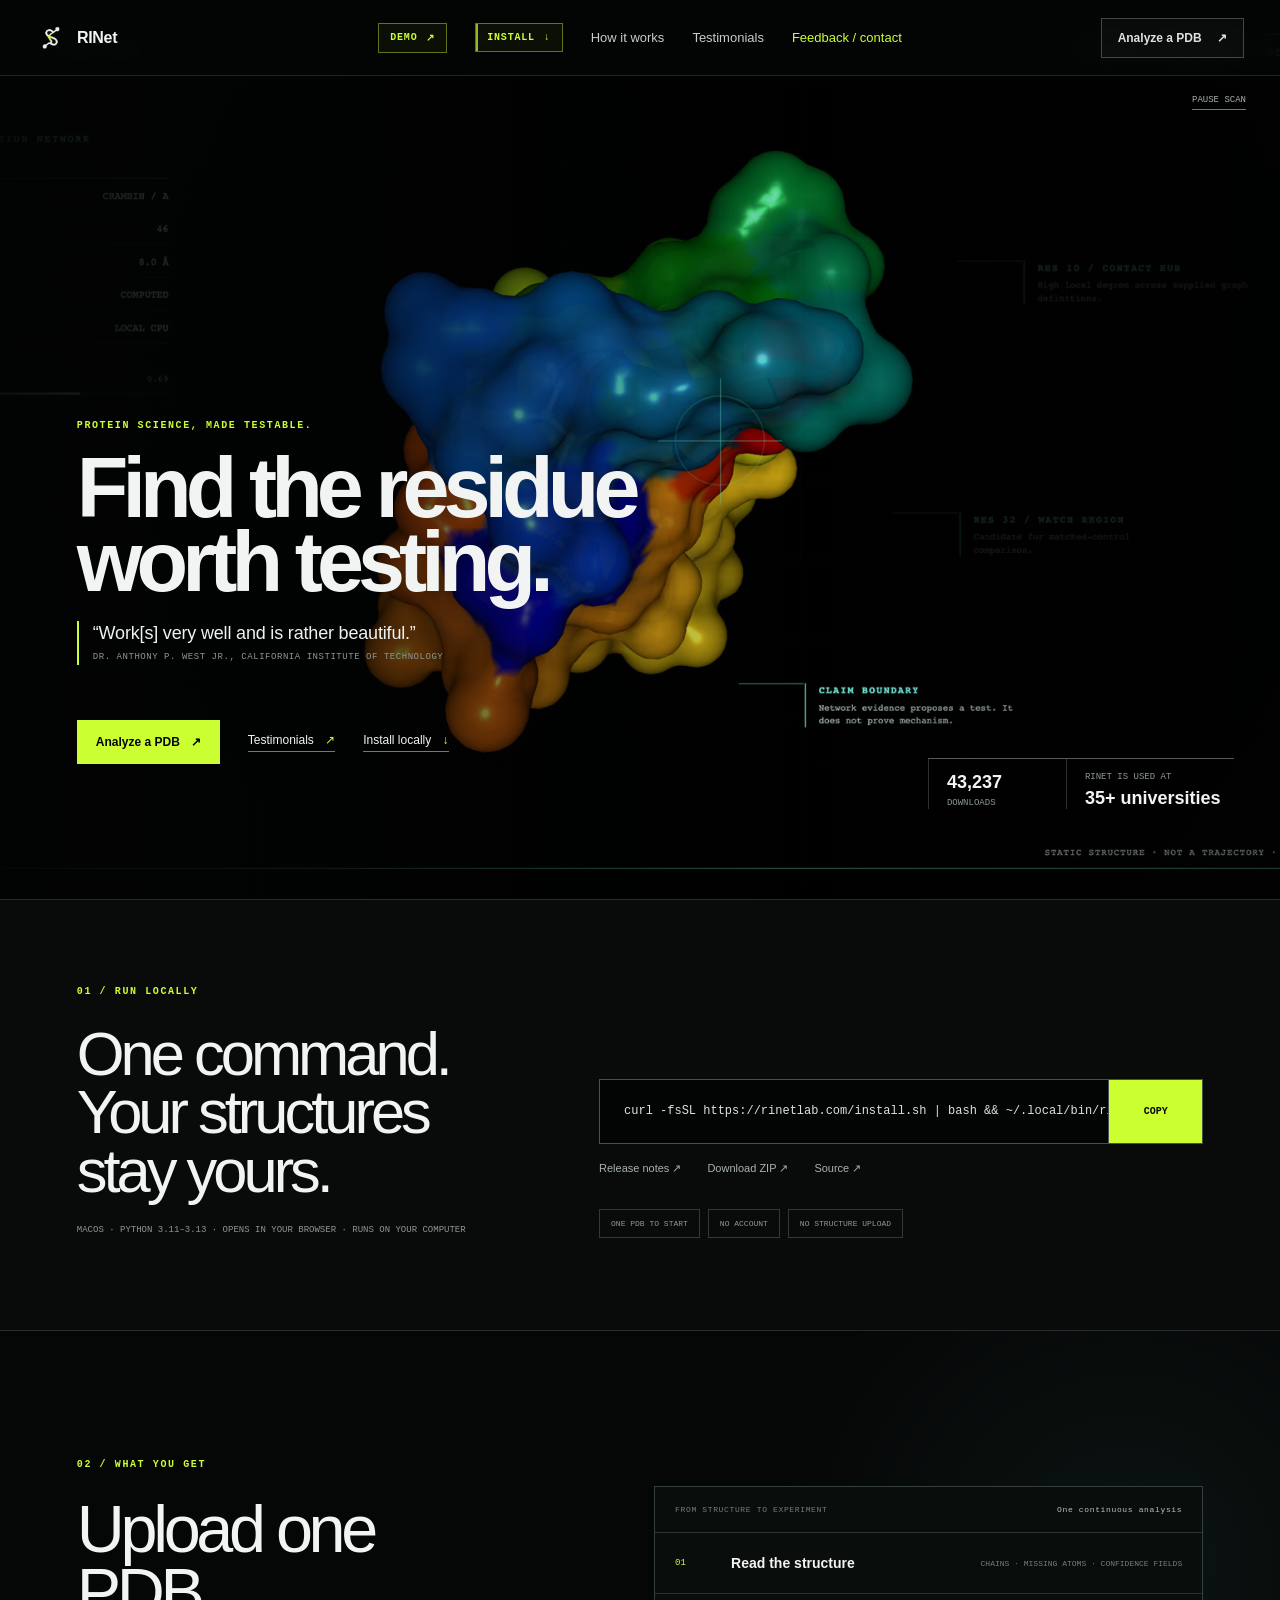
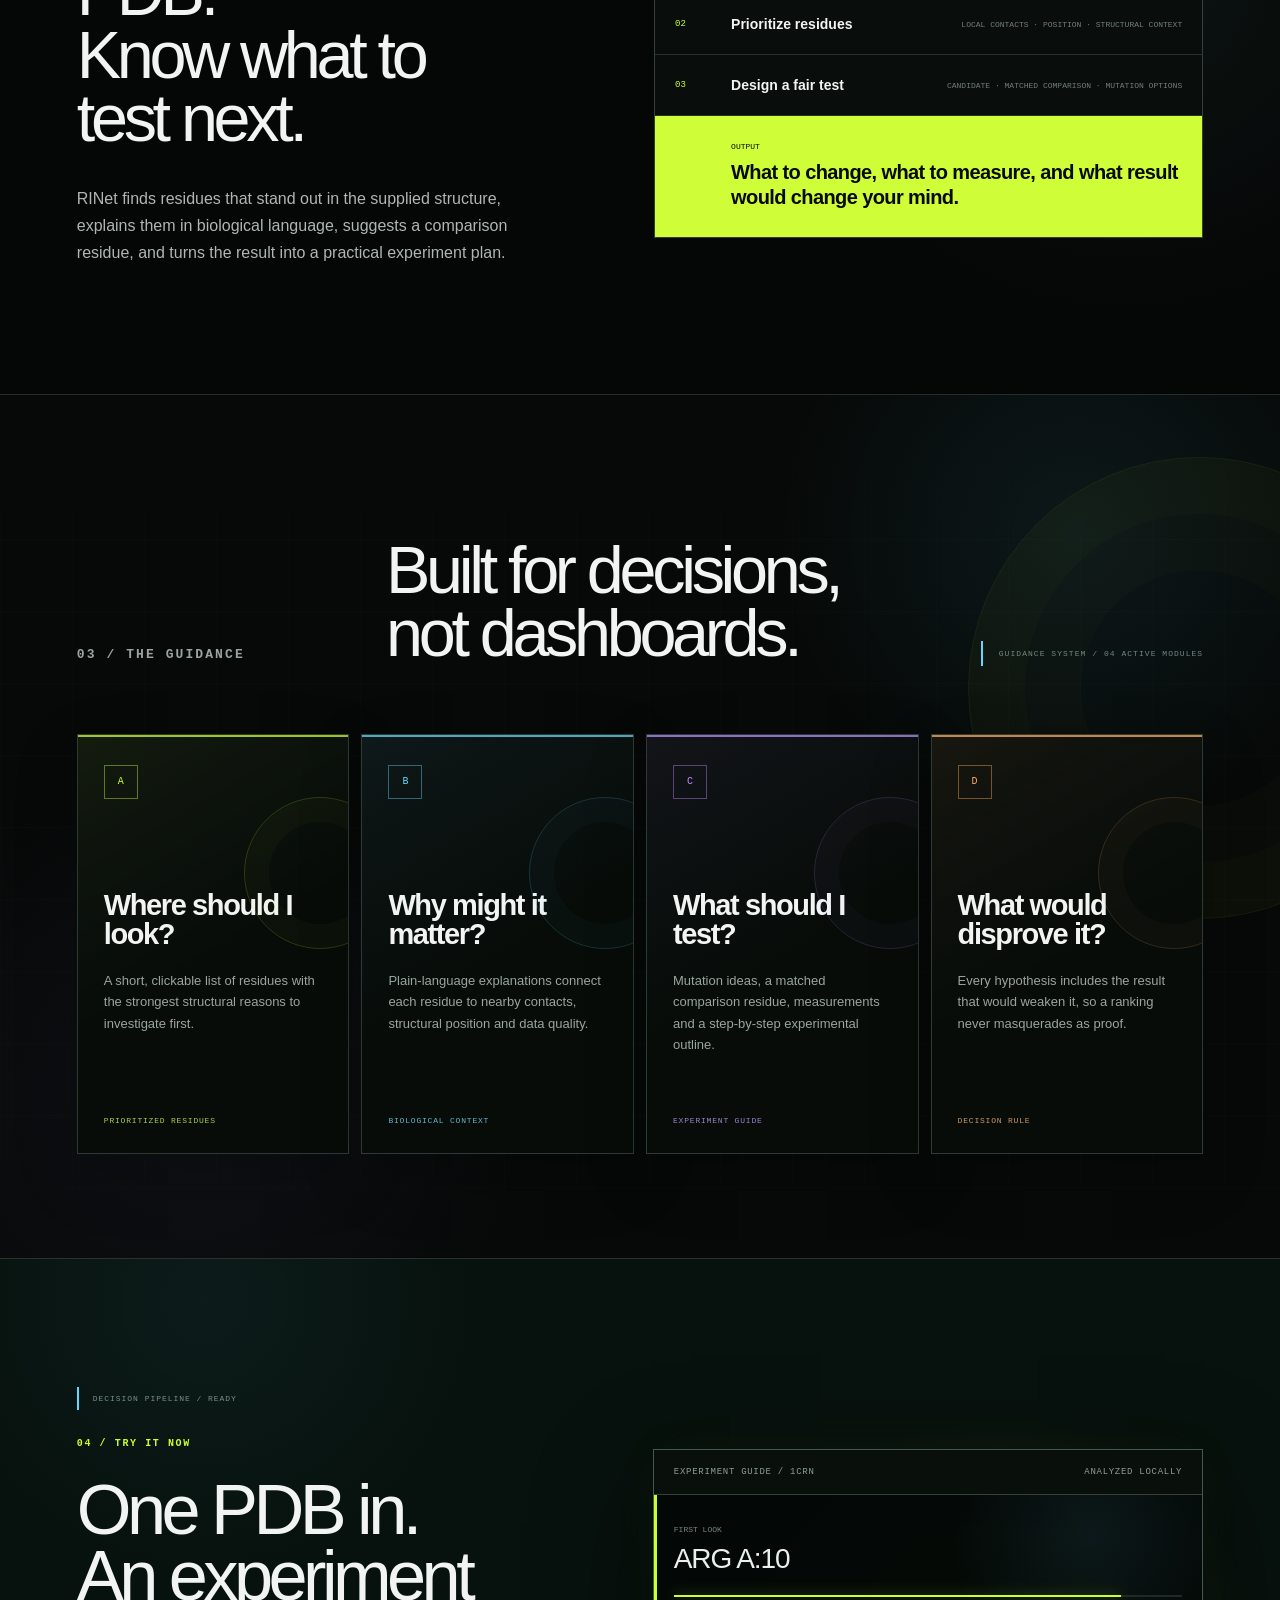
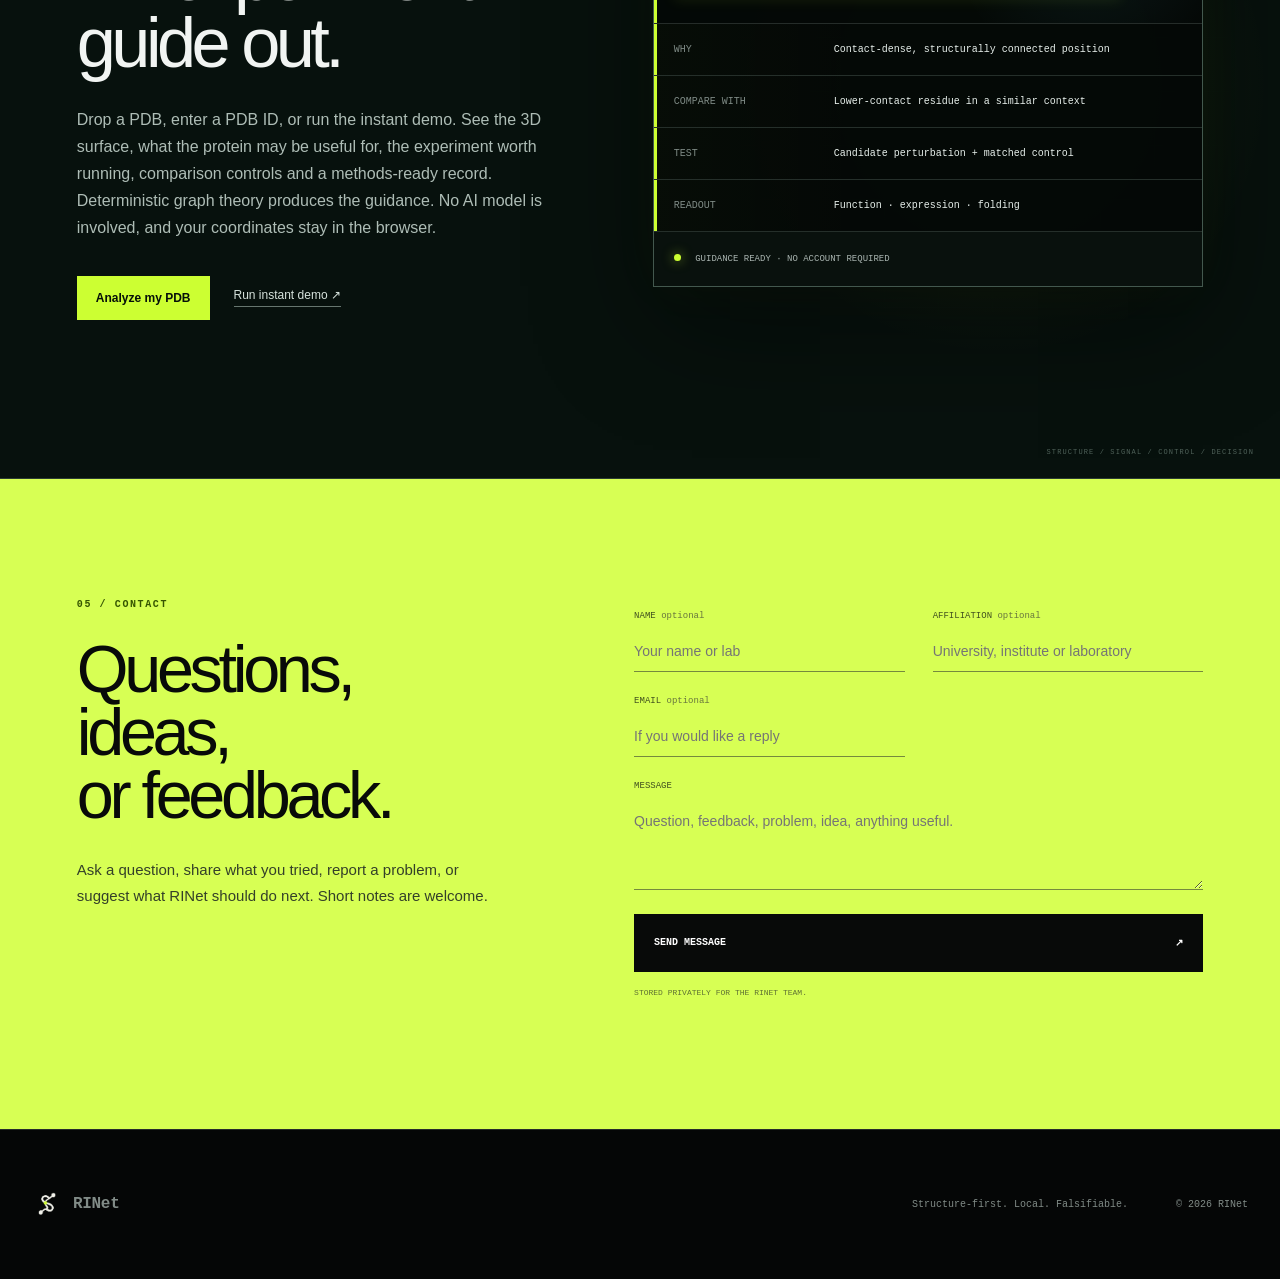
==== commit 65c2be52: "Homepage hero: replace summary paragraph with the rotating quote Co-Authored-By: Claude Opus 5.5 <no" ====
--- a/index.html
+++ b/index.html
@@ -9,7 +9,7 @@
   <link rel="apple-touch-icon" href="/media/rinet-mark.png?v=20260816">
   <link rel="image_src" href="https://rinetlab.com/media/rinet-mark.png?v=20260816">
   <link rel="stylesheet" href="/contact.css?v=1">
-  <link rel="stylesheet" href="/site.css?v=13">
+  <link rel="stylesheet" href="/site.css?v=14">
   <title>RINet | Find the residue worth testing</title>
   <meta name="description" content="Upload one protein structure to prioritize residues, understand why they matter and build a falsifiable experiment plan.">
   <meta property="og:type" content="website">
@@ -52,12 +52,6 @@
       <div class="hero-copy">
         <p class="overline">Protein science, made testable.</p>
         <h1 id="hero-title">Find the residue<br>worth testing.</h1>
-        <p class="hero-summary">RINet turns protein structures into an inspectable argument and the experiment that could prove it wrong. Graph theory and residue interaction networks only. No AI.</p>
-        <div class="hero-links">
-          <a class="button button-light" href="/brief/">Analyze a PDB <span>↗</span></a>
-          <a class="text-link" href="/testimonials/">Testimonials <span>↗</span></a>
-          <a class="text-link" href="#install">Install locally <span>↓</span></a>
-        </div>
         <div class="hero-quotes" aria-label="What researchers say about RINet">
           <a class="hero-quote is-active" href="/testimonials/"><span>“Work[s] very well and is rather beautiful.”</span><small>Dr. Anthony P. West Jr., California Institute of Technology</small></a>
           <a class="hero-quote" href="/testimonials/"><span>“Very easy to go from a structure to residue-level visualisation and analysis.”</span><small>Prof. Ram Samudrala, University at Buffalo</small></a>
@@ -68,7 +62,6 @@
           <a class="hero-quote" href="/testimonials/"><span>“Amazing work… works well for Cas proteins.”</span><small>Dr. Max Jara Fornerod, Massachusetts Institute of Technology</small></a>
           <a class="hero-quote" href="/testimonials/"><span>“It’s awesome. Could use it in my class!”</span><small>Prof. Aseem Bhattarai, Institute of Medicine, Tribhuvan University</small></a>
           <a class="hero-quote" href="/testimonials/"><span>“Polished and professional.”</span><small>Prof. Rocco Moretti, Vanderbilt University</small></a>
-          <a class="hero-quote" href="/testimonials/"><span>“Active site information summarized on a webpage as a starting point for their hypothesis generation or experimental design.”</span><small>Prof. Stephen K. Burley, Director, RCSB Protein Data Bank, Rutgers University</small></a>
           <a class="hero-quote" href="/testimonials/"><span>“Amazing work.”</span><small>Prof. Sanjeeva Srivastava, Indian Institute of Technology Bombay</small></a>
           <a class="hero-quote" href="/testimonials/"><span>“Useful for many fields of research. The interface looks good visually and is pretty simple to use.”</span><small>Pasa Suksmith, Cornell University</small></a>
           <a class="hero-quote" href="/testimonials/"><span>“The concept and approach [are] very promising… very interesting.”</span><small>Dr. Ujjwal Kumar, Duke University</small></a>
@@ -77,6 +70,11 @@
           <a class="hero-quote" href="/testimonials/"><span>“A nice e-tool.”</span><small>Prof. David Ron, University of Cambridge</small></a>
           <a class="hero-quote" href="/testimonials/"><span>“Tool is very impressive.”</span><small>Pasa Suksmith, Cornell University</small></a>
           <a class="hero-quote" href="/testimonials/"><span>“Concept is interesting.”</span><small>Dr. Rohit Joshi, University of Alberta</small></a>
+        </div>
+        <div class="hero-links">
+          <a class="button button-light" href="/brief/">Analyze a PDB <span>↗</span></a>
+          <a class="text-link" href="/testimonials/">Testimonials <span>↗</span></a>
+          <a class="text-link" href="#install">Install locally <span>↓</span></a>
         </div>
       </div>
       <div class="hero-proof" aria-label="RINet facts">
@@ -196,6 +194,6 @@
     <p>© <span id="year"></span> RINet</p>
   </footer>
   <script src="/contact.js?v=5"></script>
-  <script src="/site.js?v=7"></script>
+  <script src="/site.js?v=8"></script>
 </body>
 </html>
--- a/site.css
+++ b/site.css
@@ -230,3 +230,4 @@
 .hero-quote small { display: block; margin-top: 4px; color: #8d9894; font: 9px/1.6 var(--mono); letter-spacing: .06em; text-transform: uppercase; }
 html:not(.js) .hero-quotes, .hero-quotes.is-hidden, .hero-quote.is-dropped { display: none; }
 @media (max-width: 600px) { .hero-quotes { display: none; } }
+.hero-copy h1 + .hero-quotes { margin-top: 0; }
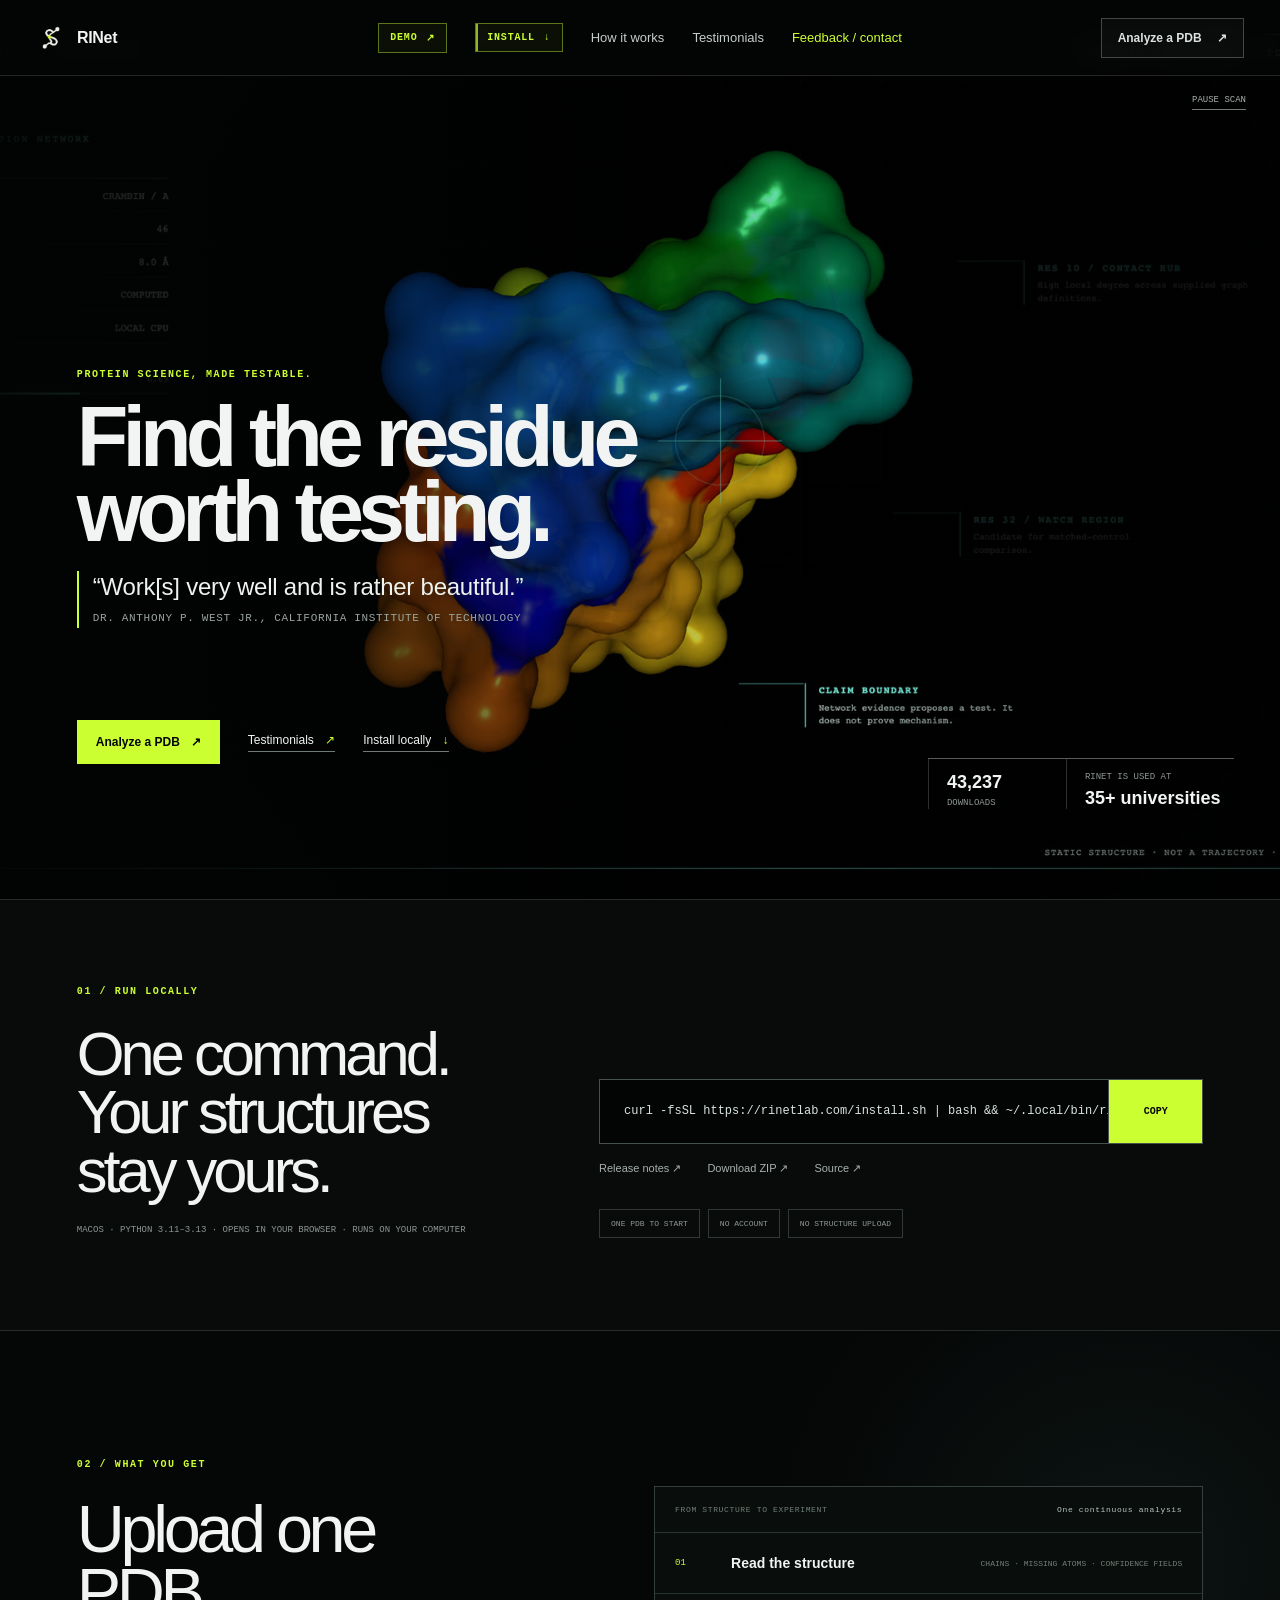
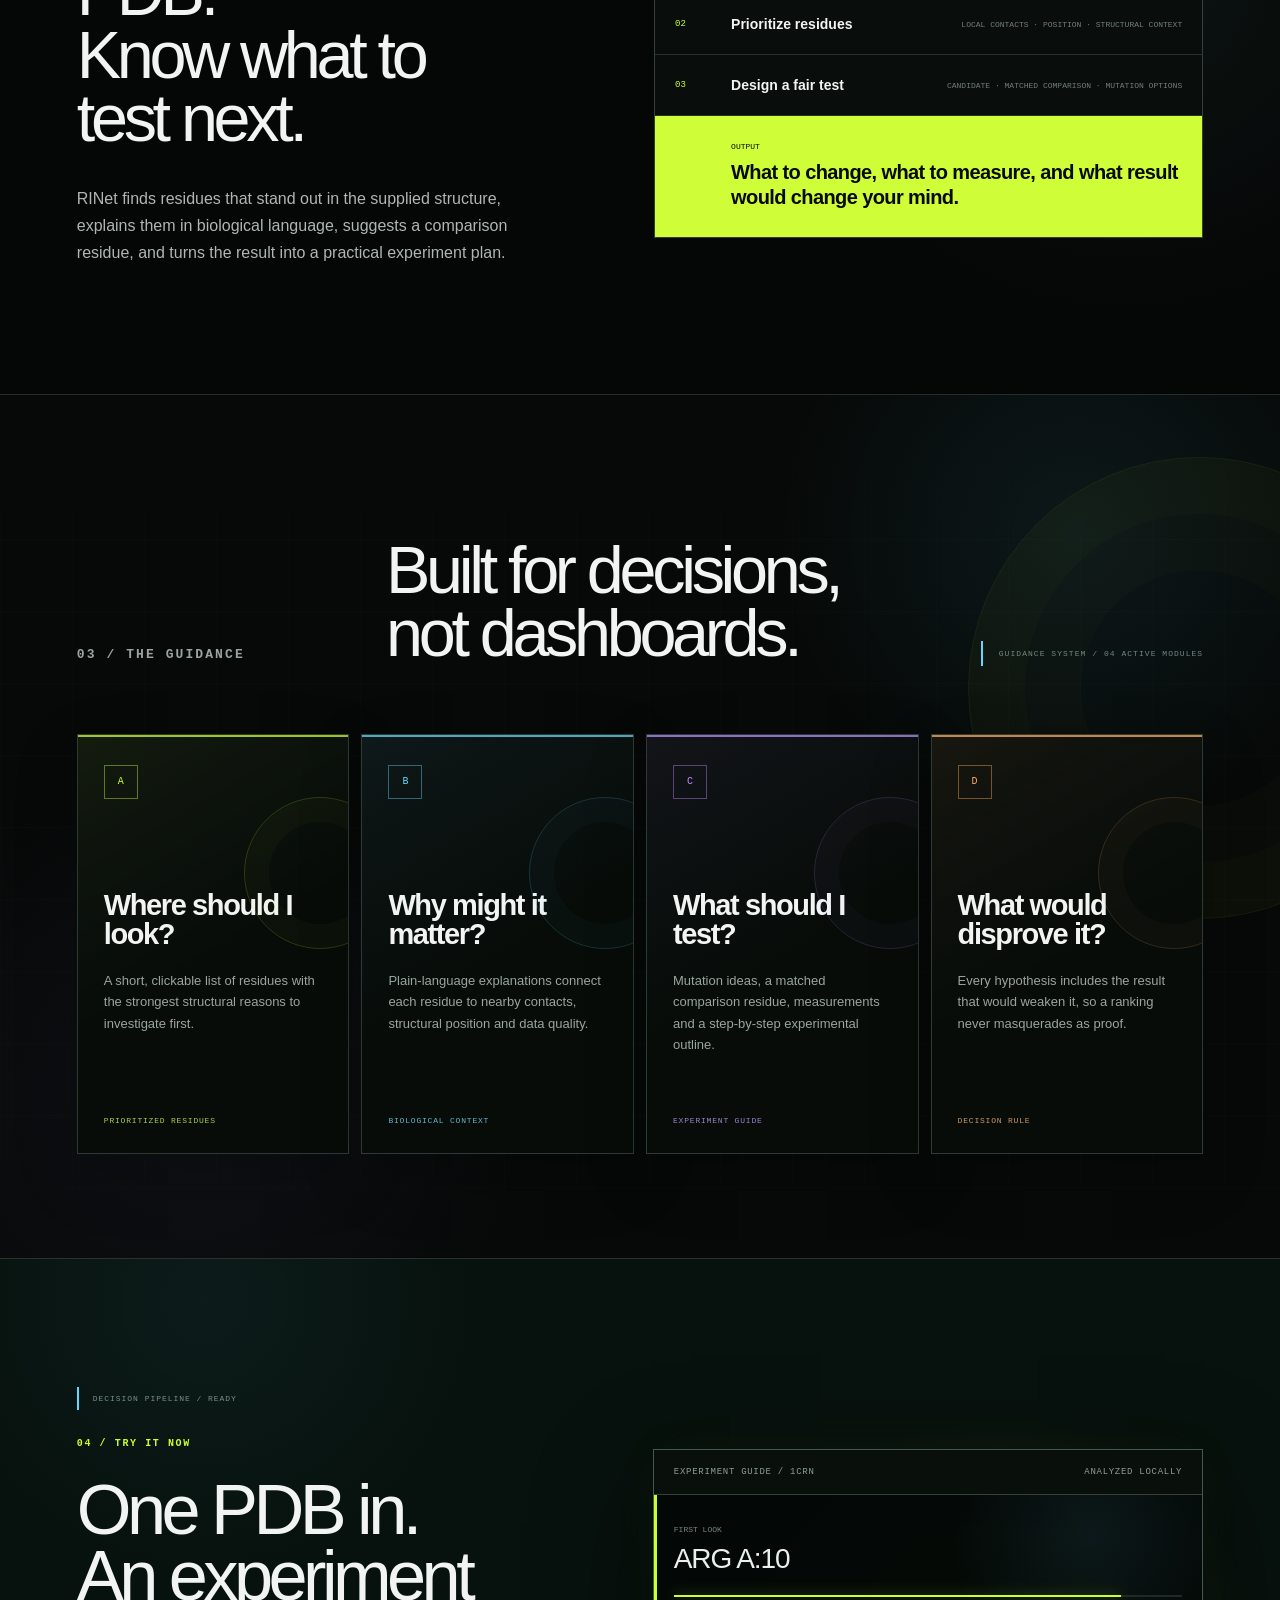
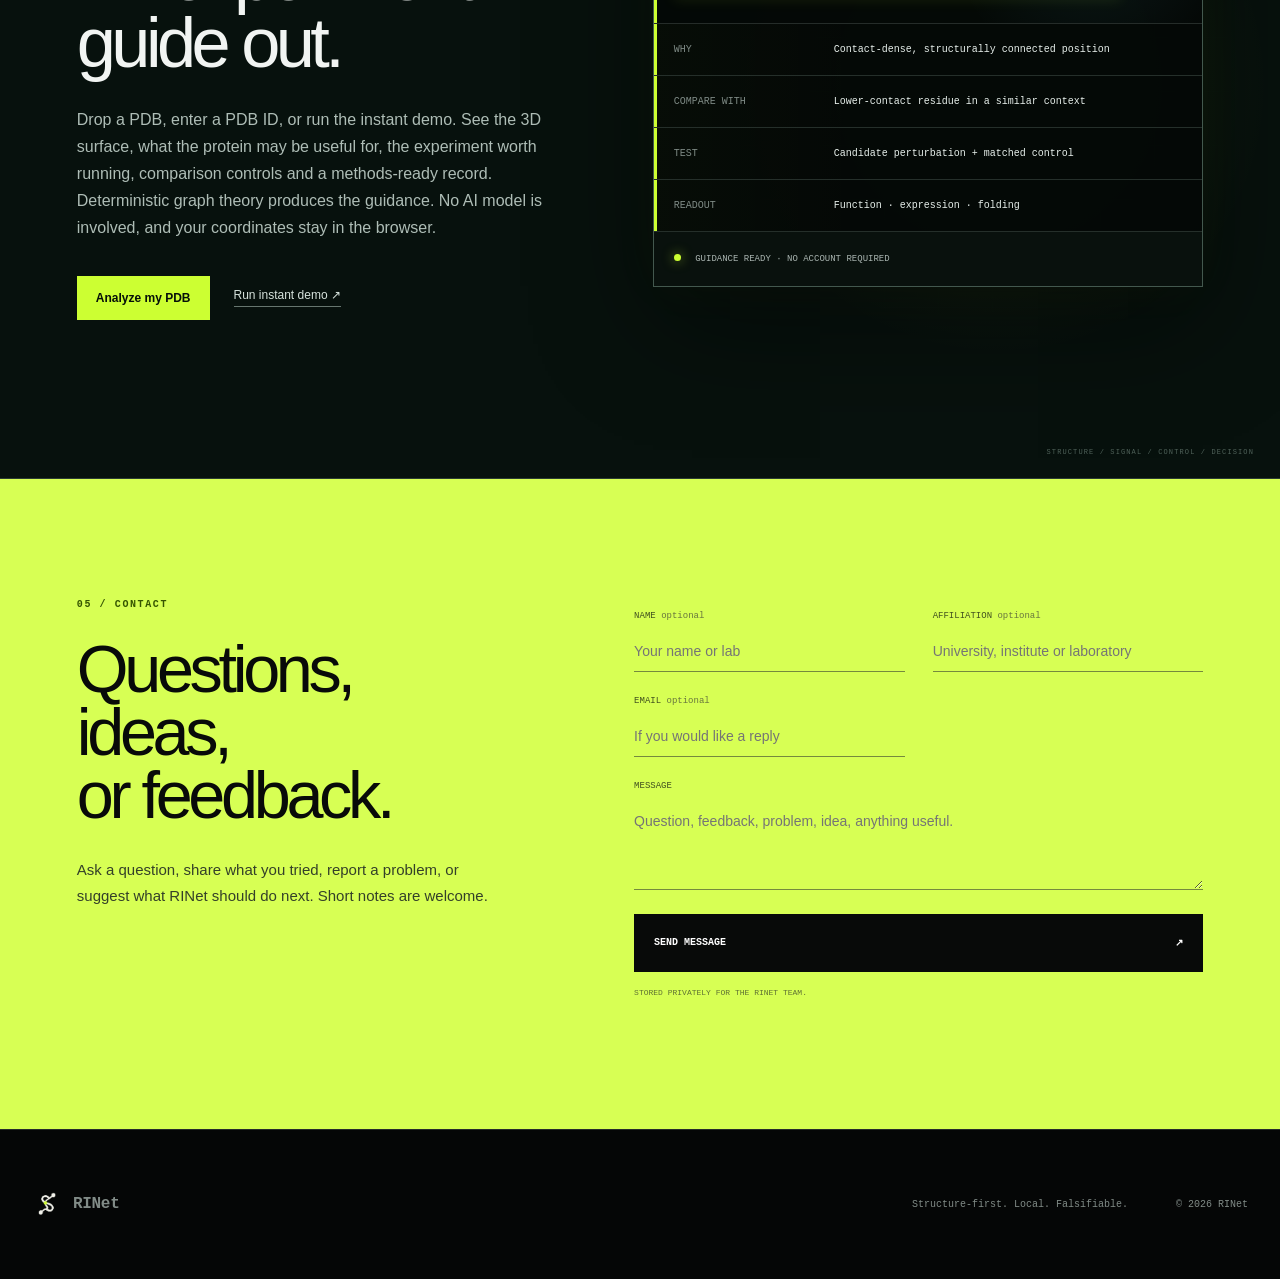
==== commit 2da74486: "Homepage hero: bigger rotating quote and attribution text Co-Authored-By: Claude Opus 5.5 <noreply@a" ====
--- a/index.html
+++ b/index.html
@@ -9,7 +9,7 @@
   <link rel="apple-touch-icon" href="/media/rinet-mark.png?v=20260816">
   <link rel="image_src" href="https://rinetlab.com/media/rinet-mark.png?v=20260816">
   <link rel="stylesheet" href="/contact.css?v=1">
-  <link rel="stylesheet" href="/site.css?v=14">
+  <link rel="stylesheet" href="/site.css?v=15">
   <title>RINet | Find the residue worth testing</title>
   <meta name="description" content="Upload one protein structure to prioritize residues, understand why they matter and build a falsifiable experiment plan.">
   <meta property="og:type" content="website">
--- a/site.css
+++ b/site.css
@@ -223,11 +223,11 @@
 @media (prefers-reduced-motion: reduce) { html { scroll-behavior: auto; } .brief-terminal::before { animation: none; } }
 @media (max-width: 999px) { .nav-shell nav a.nav-testimonials { display: none; } }
 .hero-proof .hero-proof-usage span { margin: 0 0 6px; }
-.hero-quotes { display: grid; max-width: 560px; margin-top: 26px; }
+.hero-quotes { display: grid; max-width: 640px; margin-top: 26px; }
 .hero-quote { grid-area: 1 / 1; align-self: start; display: block; padding-left: 14px; border-left: 2px solid var(--acid); text-decoration: none; opacity: 0; visibility: hidden; transition: opacity .6s ease, visibility .6s; }
 .hero-quote.is-active { opacity: 1; visibility: visible; }
-.hero-quote span { display: block; color: #eef3ef; font-size: 18px; line-height: 1.4; letter-spacing: -.01em; }
-.hero-quote small { display: block; margin-top: 4px; color: #8d9894; font: 9px/1.6 var(--mono); letter-spacing: .06em; text-transform: uppercase; }
+.hero-quote span { display: block; color: #eef3ef; font-size: 24px; line-height: 1.3; letter-spacing: -.01em; }
+.hero-quote small { display: block; margin-top: 8px; color: #9aa59f; font: 11px/1.6 var(--mono); letter-spacing: .06em; text-transform: uppercase; }
 html:not(.js) .hero-quotes, .hero-quotes.is-hidden, .hero-quote.is-dropped { display: none; }
 @media (max-width: 600px) { .hero-quotes { display: none; } }
 .hero-copy h1 + .hero-quotes { margin-top: 0; }
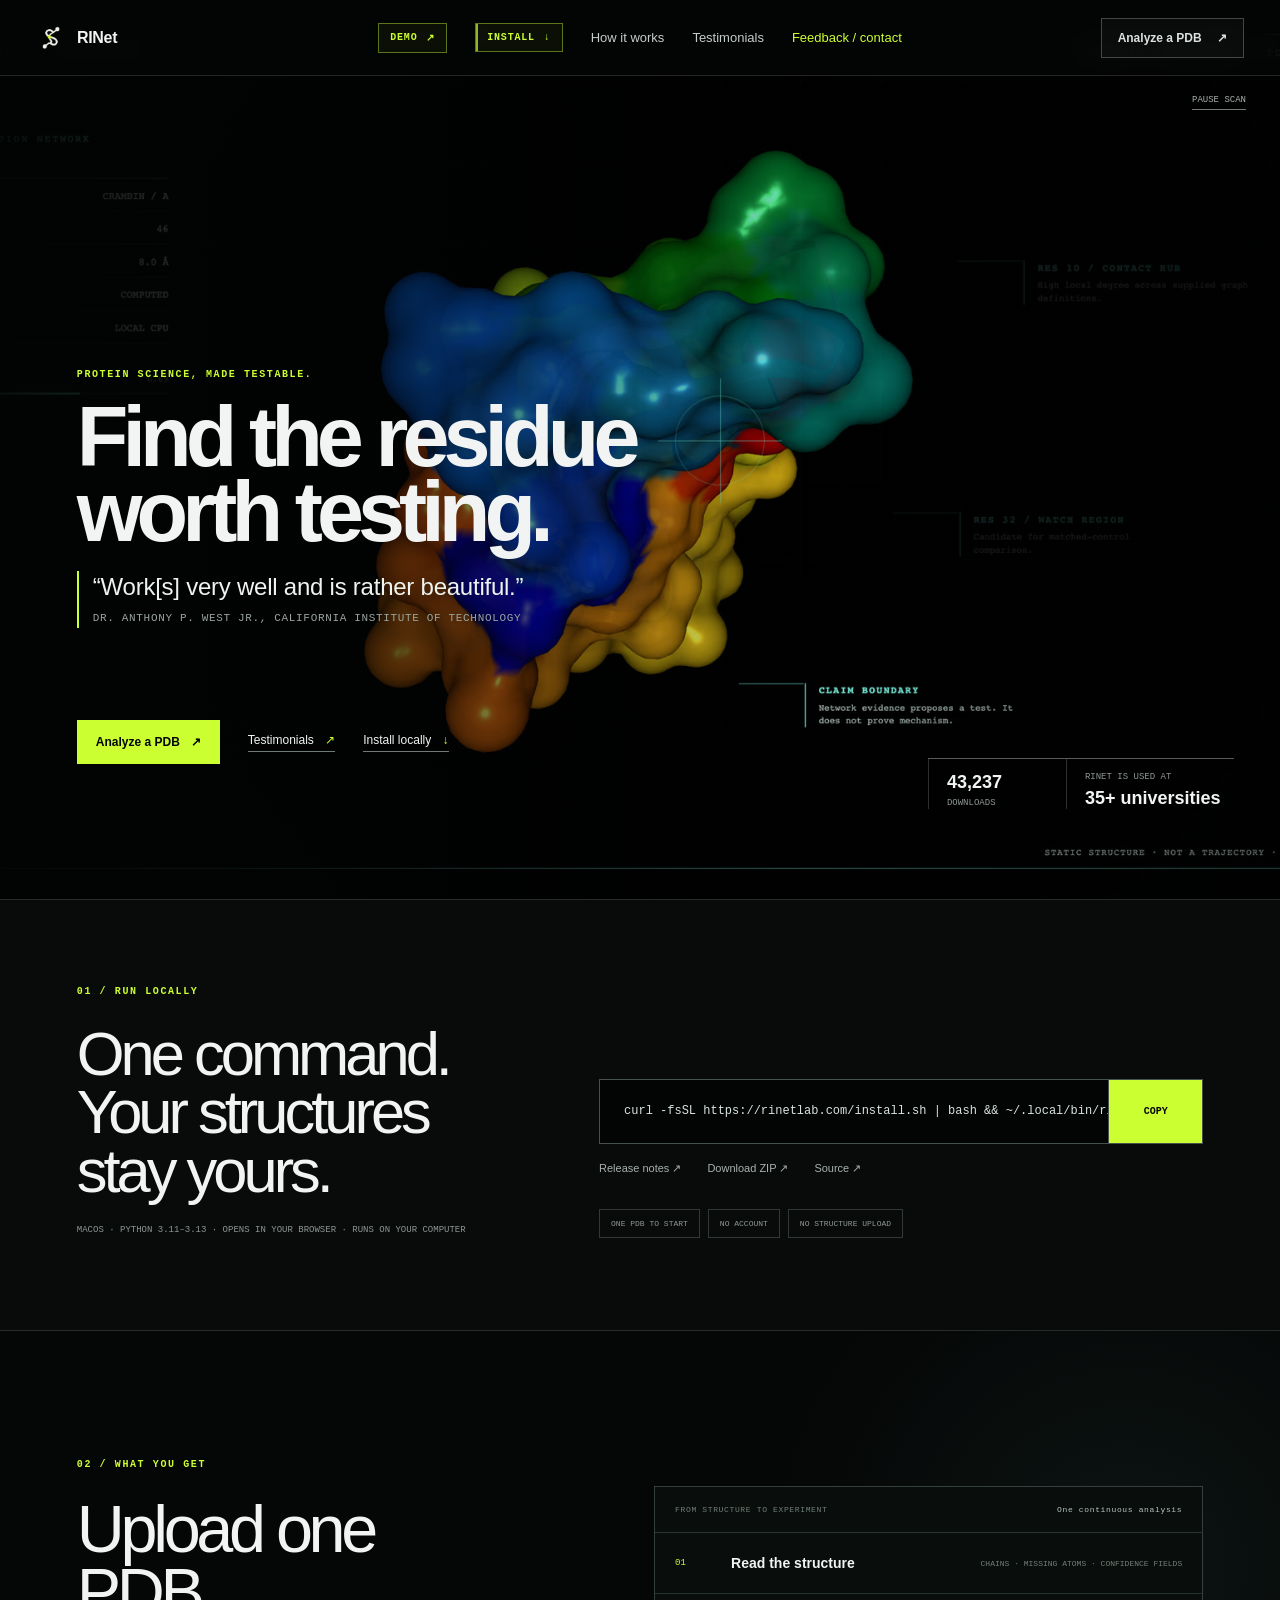
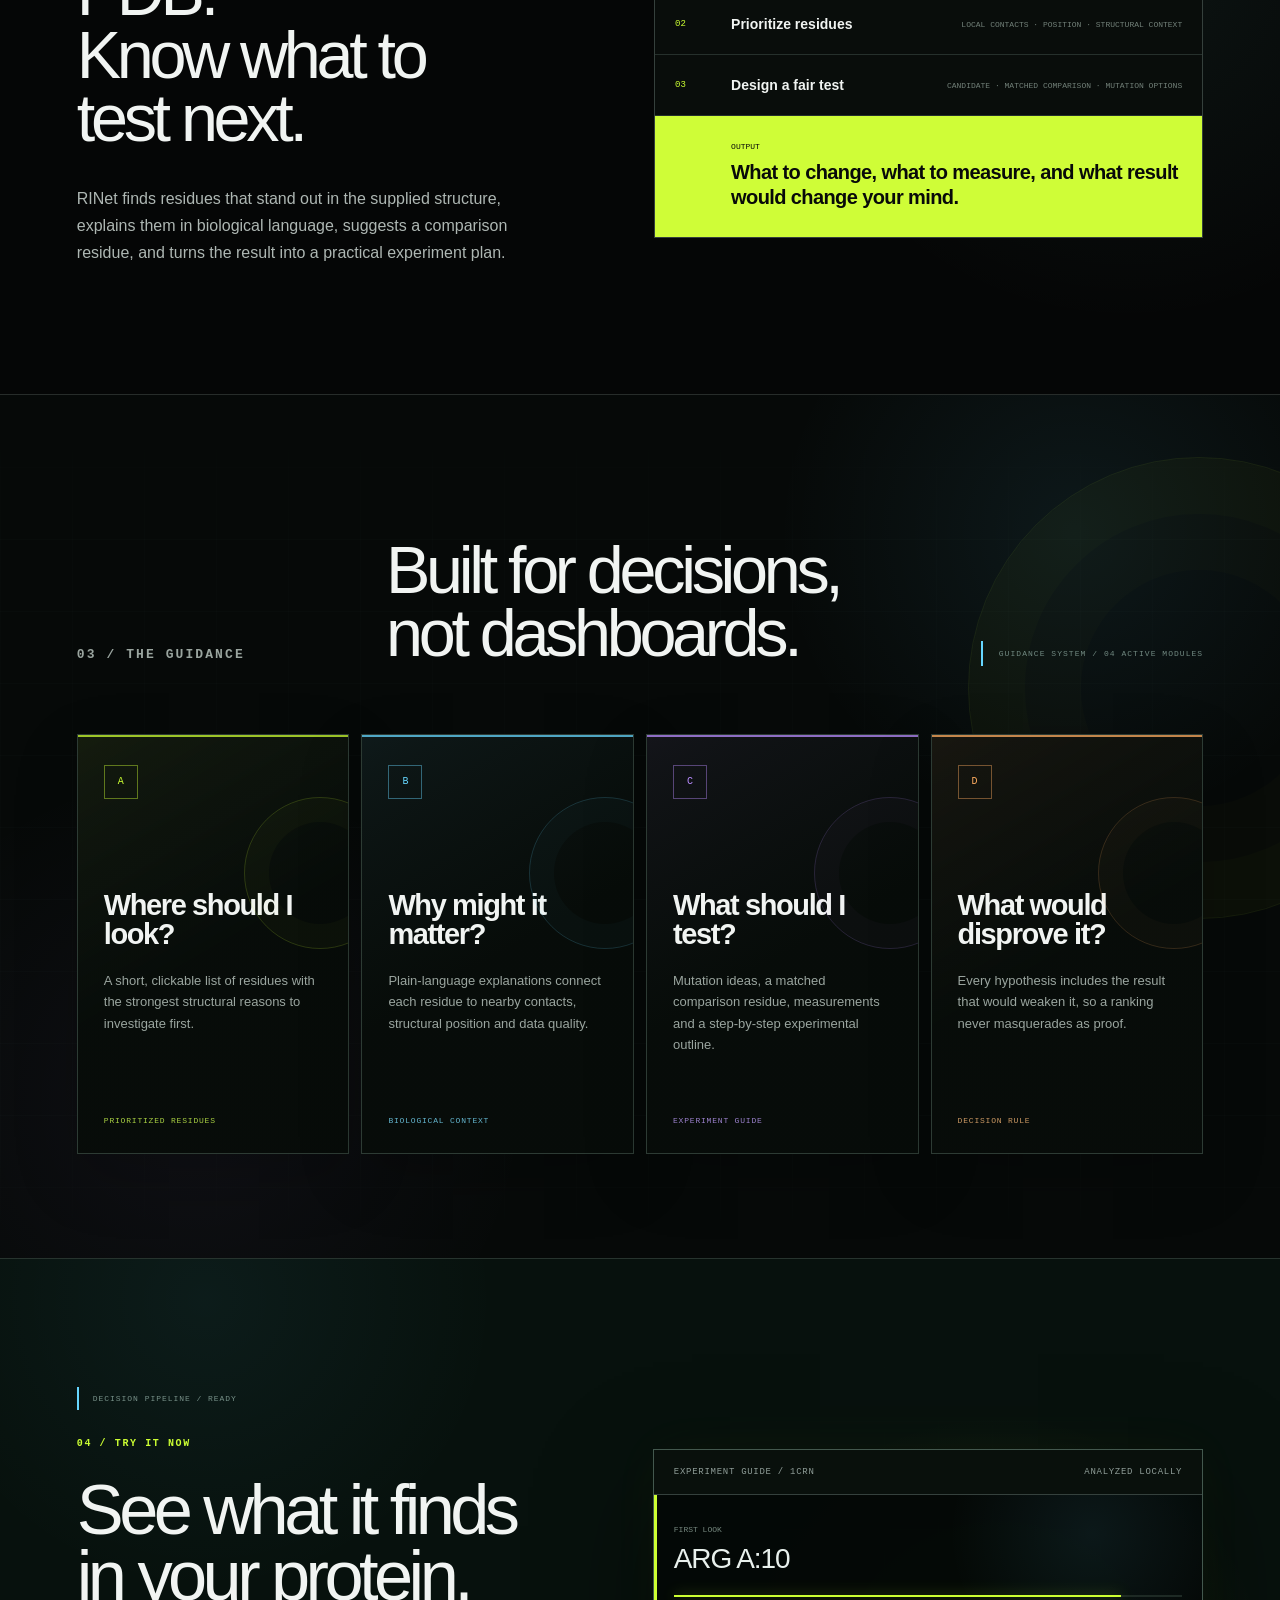
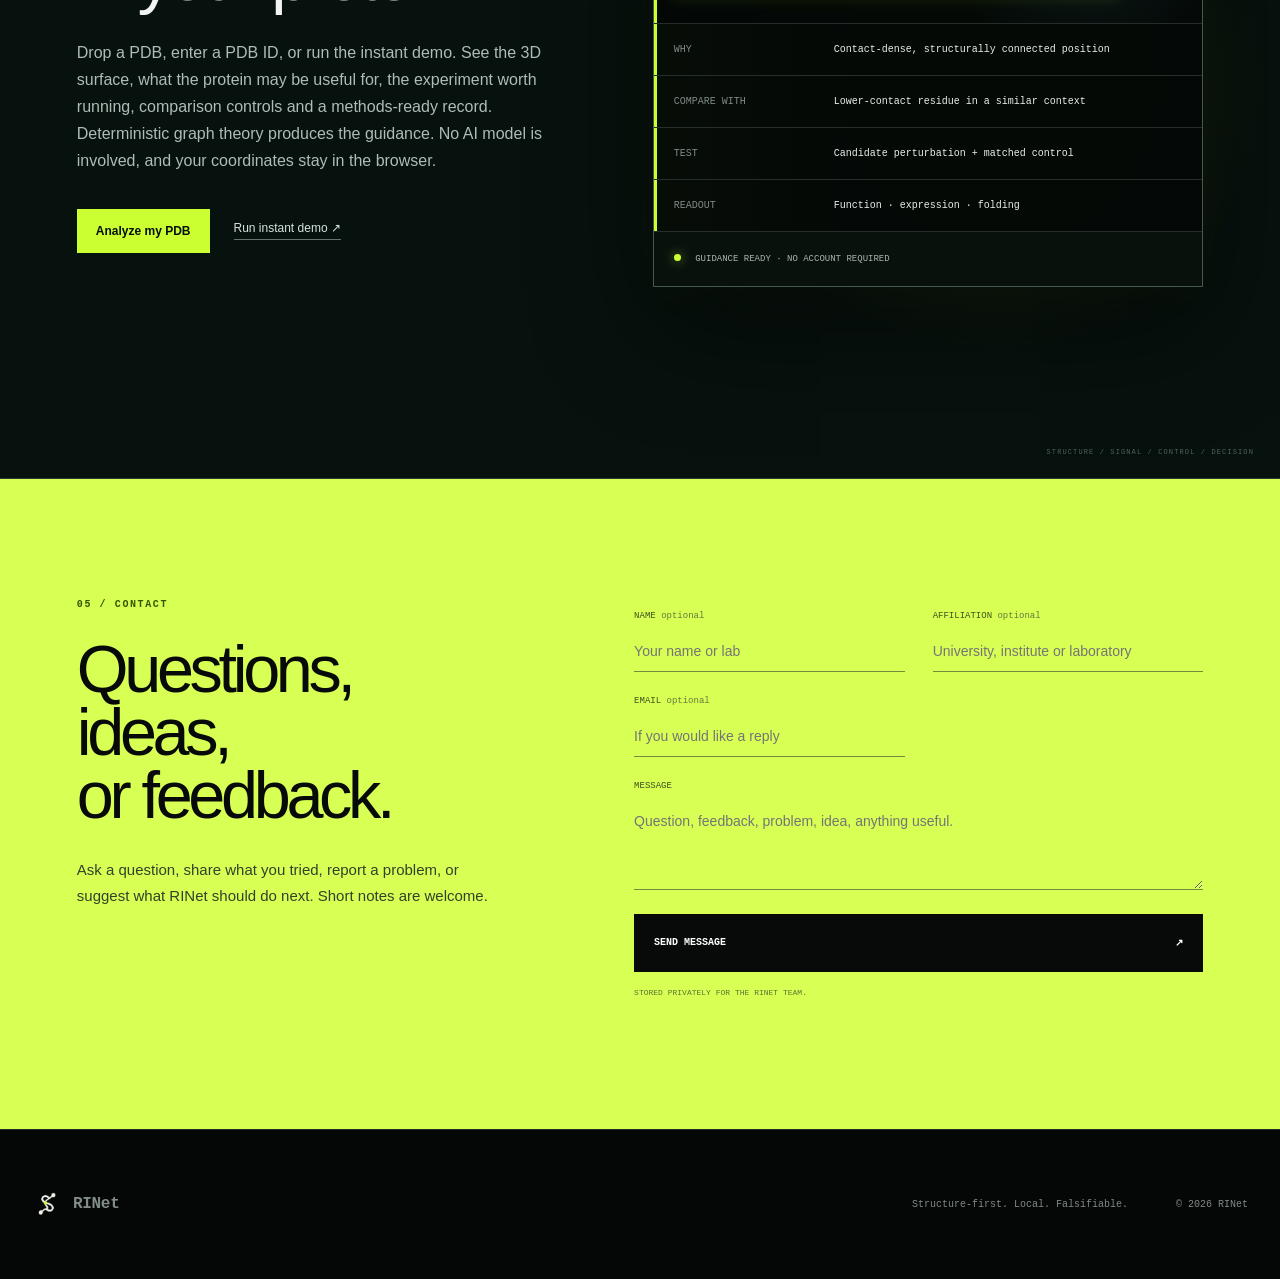
==== commit 523fe803: "Homepage: replace 'One PDB in. An experiment guide out.' heading Co-Authored-By: Claude Opus 5.5 <no" ====
--- a/index.html
+++ b/index.html
@@ -134,7 +134,7 @@
     <section class="brief-promo" id="brief">
       <div class="brief-copy">
         <p class="section-tag">04 / Try it now</p>
-        <h2>One PDB in.<br>An experiment guide out.</h2>
+        <h2>See what it finds<br>in your protein.</h2>
         <p>Drop a PDB, enter a PDB ID, or run the instant demo. See the 3D surface, what the protein may be useful for, the experiment worth running, comparison controls and a methods-ready record. Deterministic graph theory produces the guidance. No AI model is involved, and your coordinates stay in the browser.</p>
         <div class="brief-actions"><a class="button button-dark" href="/brief/">Analyze my PDB</a><a class="plain-link" href="/brief/?demo=1">Run instant demo ↗</a></div>
       </div>
